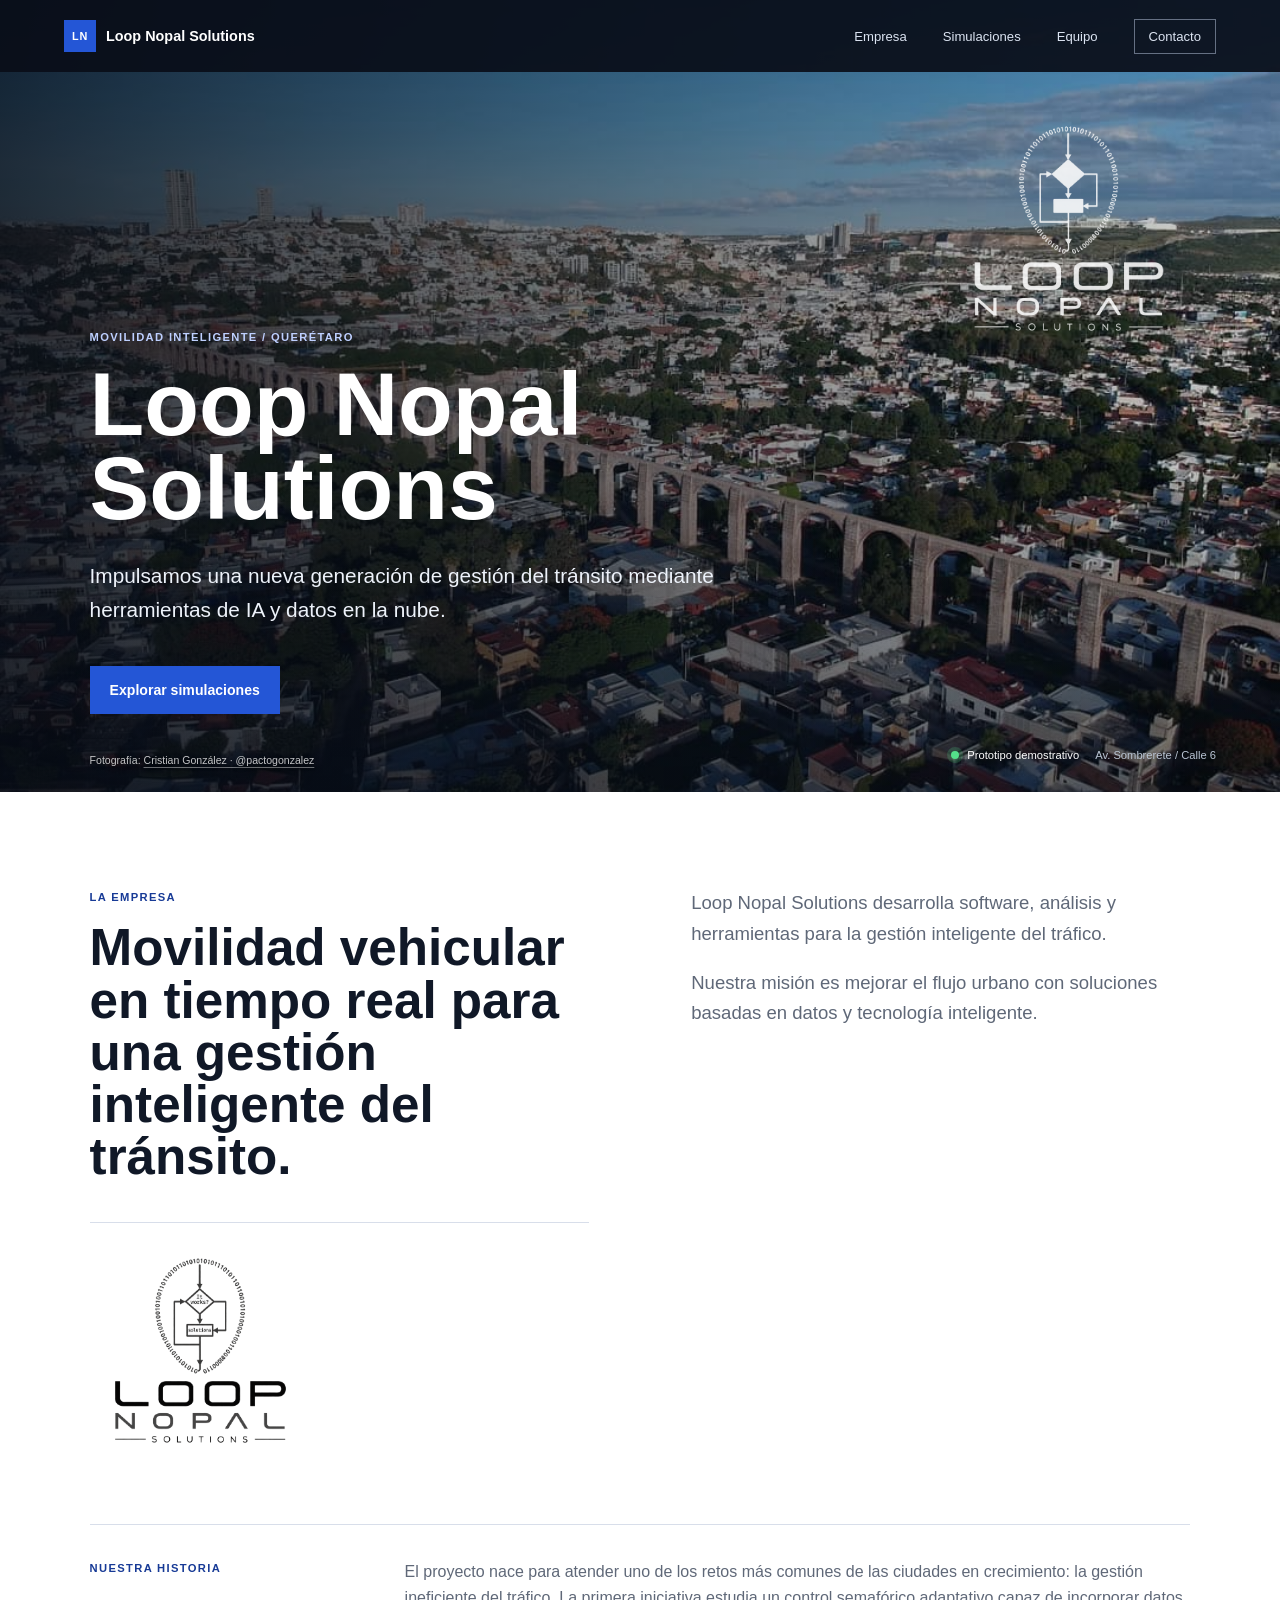
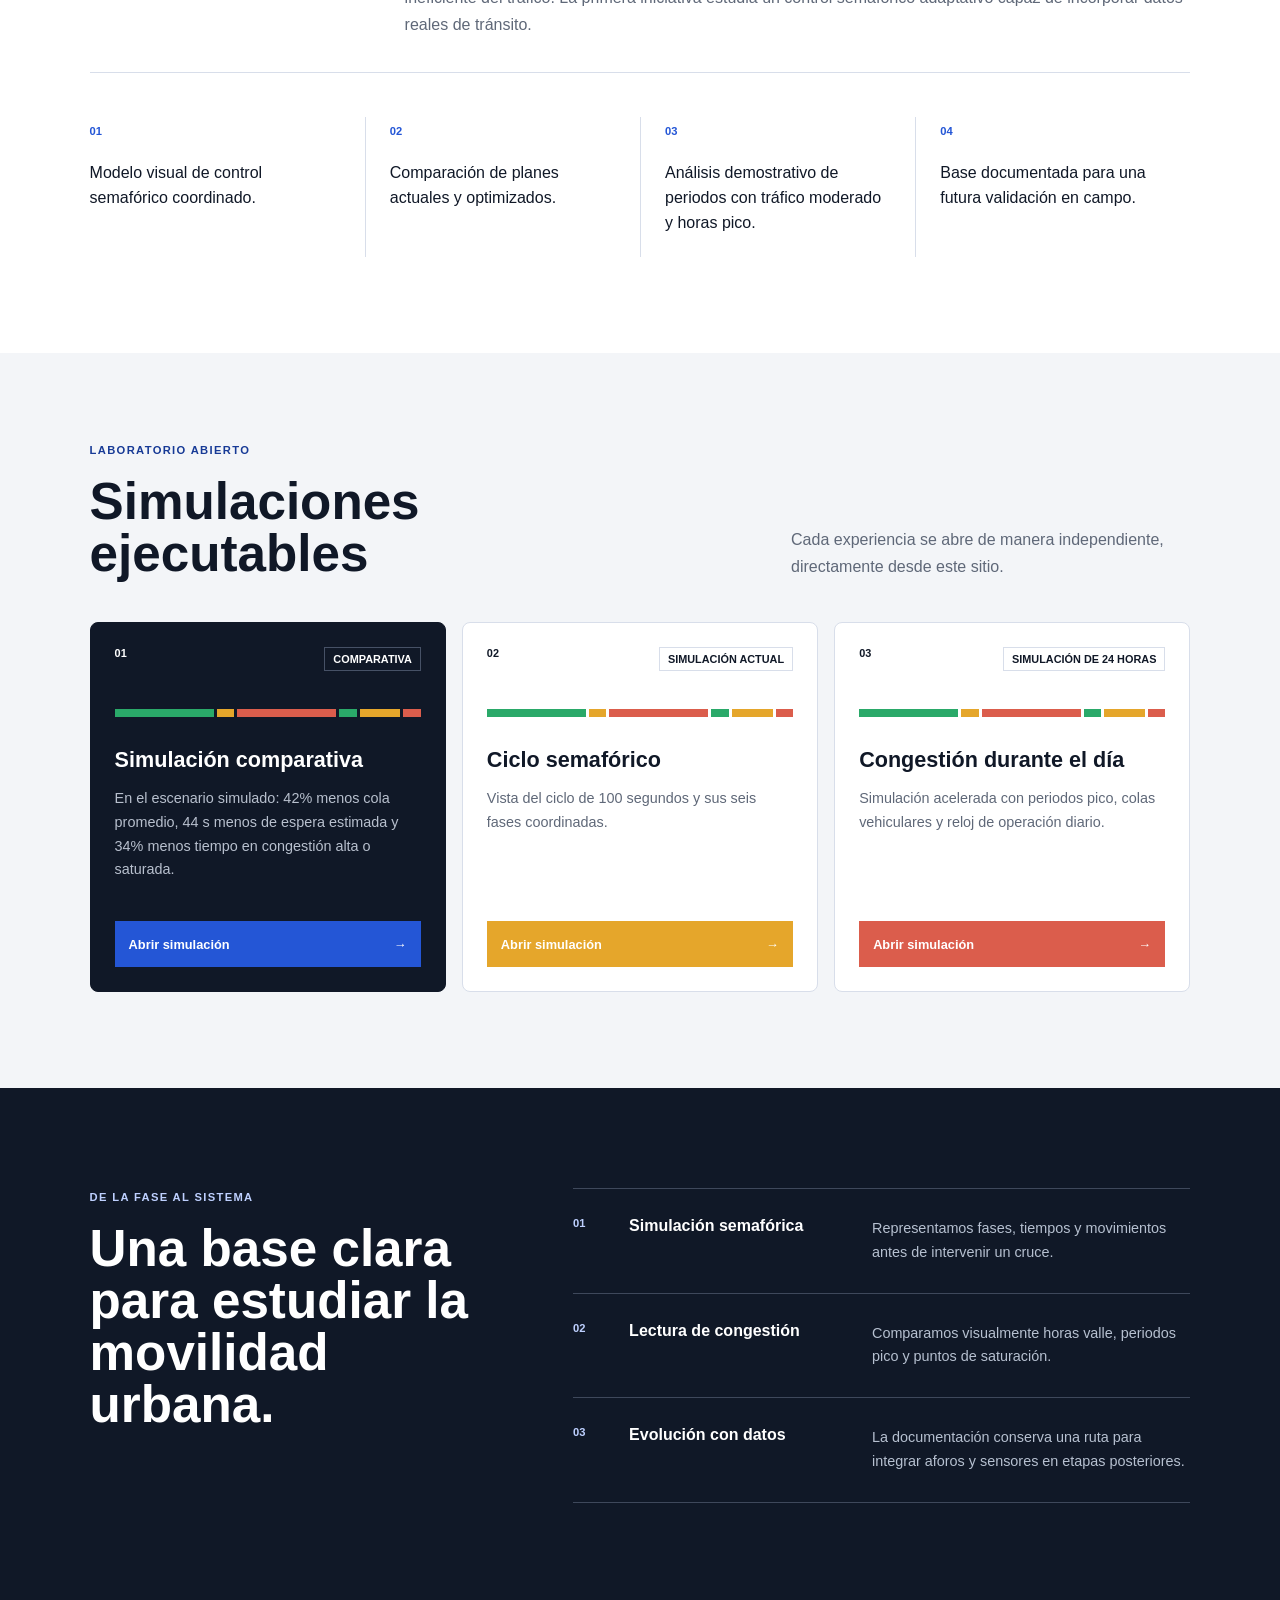
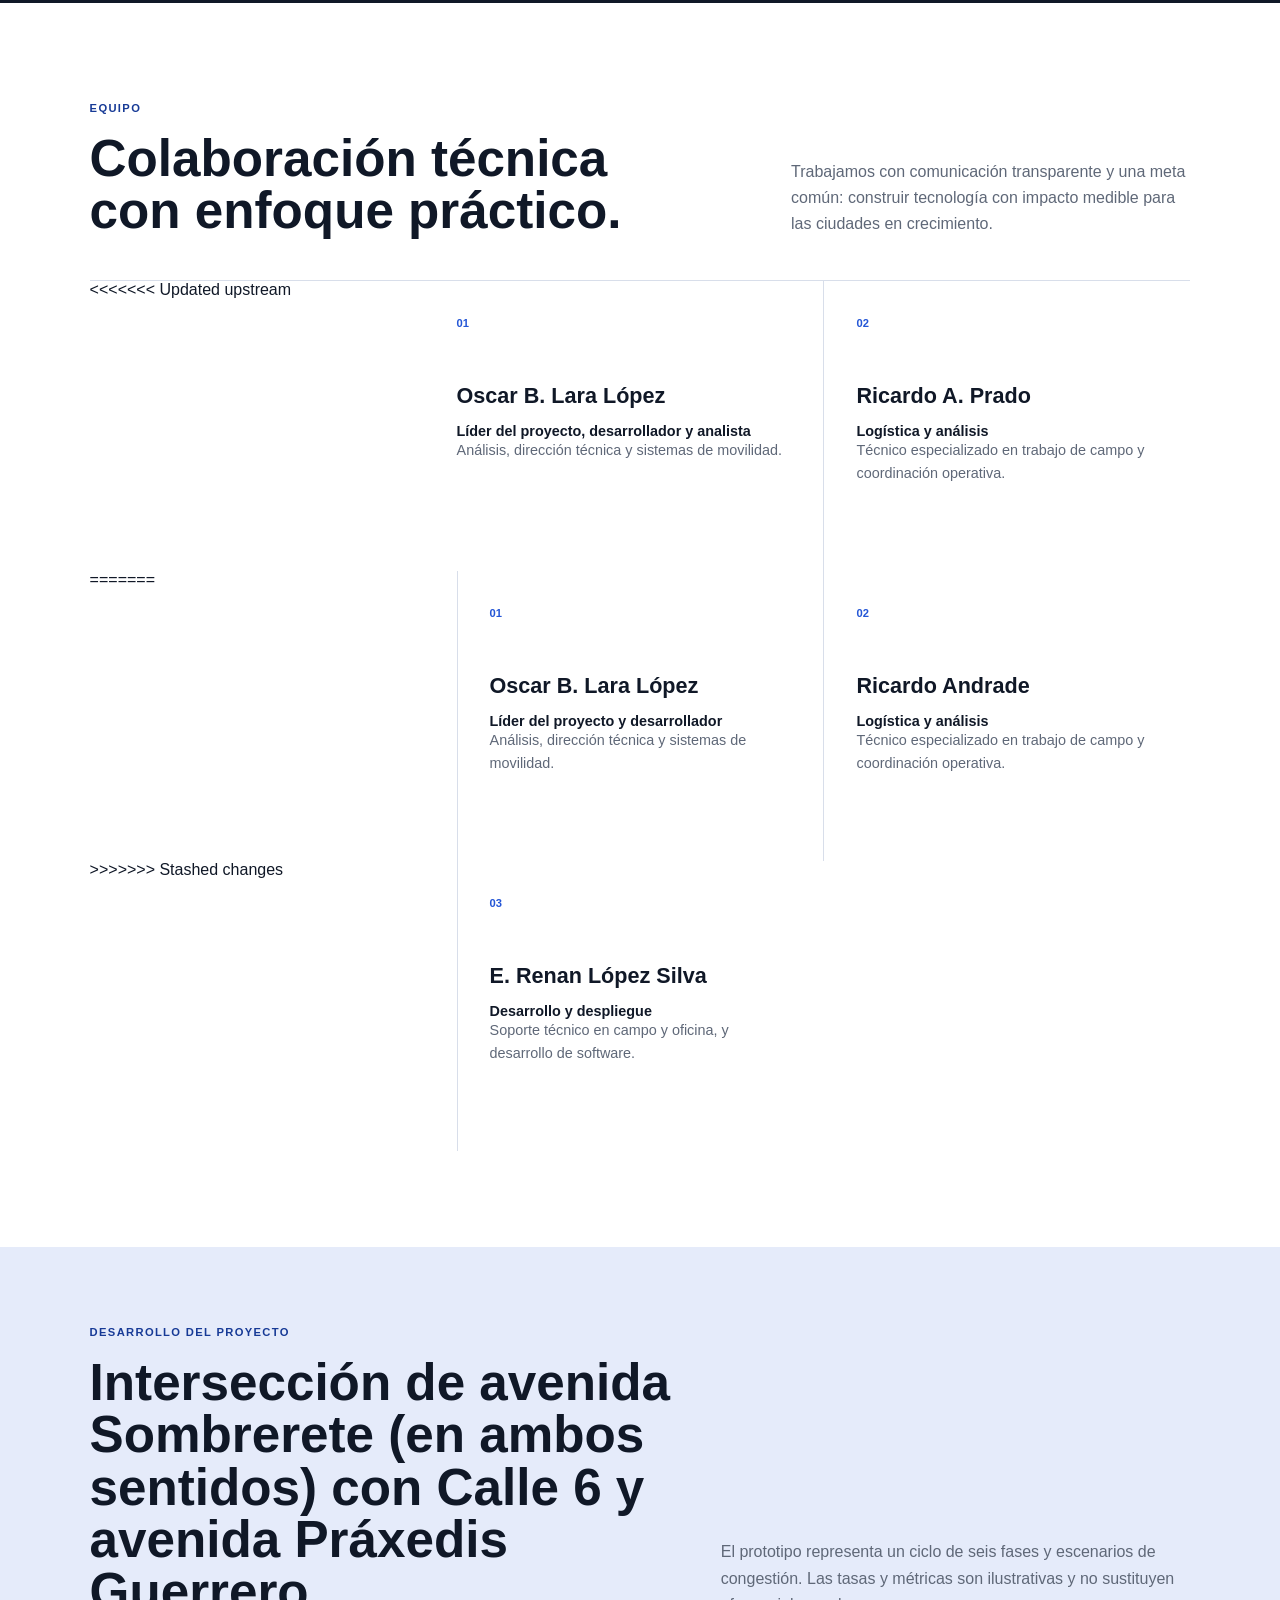
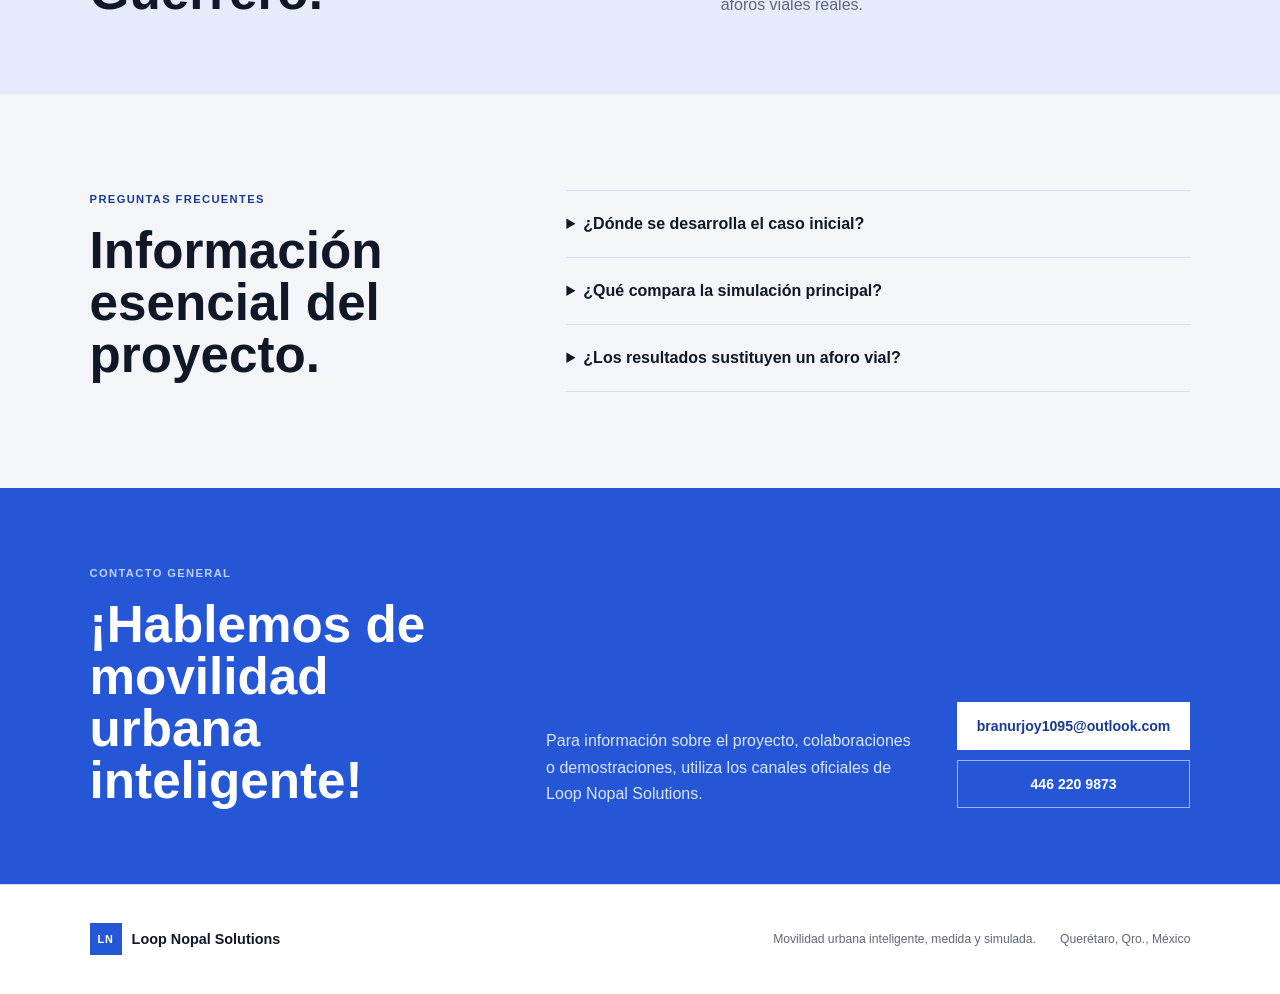
==== Website/Site/index.html @ 62bfd993 "Update index.html cd LoopNopalSolutions git am 0001-Agrega-simulacion-04-tiempo-real-y-renombra-.ope" ====
<!doctype html>
<html lang="es-MX">
<head>
  <meta charset="utf-8">
  <meta name="viewport" content="width=device-width, initial-scale=1">
  <meta name="description" content="Simulaciones semafóricas y prototipos de movilidad urbana para Querétaro.">
  <meta name="theme-color" content="#101827">
  <title>Loop Nopal Solutions | Movilidad urbana inteligente</title>
  <link rel="icon" type="image/png" href="public/loop-nopal-logo-transparent.png">
  <link rel="stylesheet" href="styles.css">
</head>
<body>
  <header class="site-header">
    <a class="brand" href="#inicio" aria-label="Loop Nopal Solutions, inicio">
      <span class="brand-mark" aria-hidden="true">LN</span>
      <span>Loop Nopal Solutions</span>
    </a>
    <nav aria-label="Navegación principal">
      <a href="#empresa">Empresa</a>
      <a href="#simulaciones">Simulaciones</a>
      <a href="#equipo">Equipo</a>
      <a class="nav-cta" href="#contacto">Contacto</a>
    </nav>
  </header>

  <main>
    <section class="hero" id="inicio" aria-labelledby="hero-title">
      <img class="hero-image" src="public/qro-aerea-cristian-gonzalez.jpg" alt="Vista aérea de la ciudad de Querétaro y su acueducto" fetchpriority="high">
      <div class="hero-shade" aria-hidden="true"></div>
      <img class="hero-logo" src="public/loop-nopal-logo-transparent.png" alt="Logotipo de Loop Nopal Solutions">
      <div class="hero-content">
        <p class="eyebrow">Movilidad inteligente / Querétaro</p>
        <h1 id="hero-title">Loop Nopal Solutions</h1>
        <p class="hero-copy">Impulsamos una nueva generación de gestión del tránsito mediante herramientas de IA y datos en la nube.</p>
        <a class="button button-primary" href="#simulaciones">Explorar simulaciones</a>
      </div>
      <p class="photo-credit">Fotografía: <a href="https://www.instagram.com/pactogonzalez/" target="_blank" rel="noopener noreferrer">Cristian González · @pactogonzalez</a></p>
      <p class="hero-status"><span aria-hidden="true"></span> Prototipo demostrativo <b>Av. Sombrerete / Calle 6</b></p>
    </section>

    <section class="company-section" id="empresa" aria-labelledby="company-title">
      <div class="two-column">
        <div>
          <p class="eyebrow dark">La empresa</p>
          <h2 id="company-title">Movilidad vehicular en tiempo real para una gestión inteligente del tránsito.</h2>
          <div class="company-logo-wrap">
            <img class="company-logo" src="public/loop-nopal-logo-transparent.png" alt="Logotipo de Loop Nopal Solutions" loading="lazy">
          </div>
        </div>
        <div class="body-copy">
          <p>Loop Nopal Solutions desarrolla software, análisis y herramientas para la gestión inteligente del tráfico.</p>
          <p>Nuestra misión es mejorar el flujo urbano con soluciones basadas en datos y tecnología inteligente.</p>
        </div>
      </div>

      <div class="history-band">
        <p class="eyebrow dark">Nuestra historia</p>
        <p>El proyecto nace para atender uno de los retos más comunes de las ciudades en crecimiento: la gestión ineficiente del tráfico. La primera iniciativa estudia un control semafórico adaptativo capaz de incorporar datos reales de tránsito.</p>
      </div>

      <div class="achievement-grid" aria-label="Avances del proyecto">
        <article><span>01</span><p>Modelo visual de control semafórico coordinado.</p></article>
        <article><span>02</span><p>Comparación de planes actuales y optimizados.</p></article>
        <article><span>03</span><p>Análisis demostrativo de periodos con tráfico moderado y horas pico.</p></article>
        <article><span>04</span><p>Base documentada para una futura validación en campo.</p></article>
      </div>
    </section>

    <section class="simulations-section" id="simulaciones" aria-labelledby="simulations-title">
      <div class="section-heading">
        <div>
          <p class="eyebrow dark">Laboratorio abierto</p>
          <h2 id="simulations-title">Simulaciones ejecutables</h2>
        </div>
        <p>Cada experiencia se abre de manera independiente, directamente desde este sitio.</p>
      </div>

      <div class="simulation-grid">
        <article class="simulation-card featured">
          <div class="card-topline"><span>01</span><span>Comparativa</span></div>
          <div class="phase-strip" aria-hidden="true"><i></i><i></i><i></i><i></i><i></i><i></i></div>
          <h3>Simulación comparativa</h3>
          <p>En el escenario simulado: 42% menos cola promedio, 44 s menos de espera estimada y 34% menos tiempo en congestión alta o saturada.</p>
          <a href="simulaciones/v4.html">Abrir simulación <span aria-hidden="true">→</span></a>
        </article>

        <article class="simulation-card amber">
          <div class="card-topline"><span>02</span><span>Simulación actual</span></div>
          <div class="phase-strip" aria-hidden="true"><i></i><i></i><i></i><i></i><i></i><i></i></div>
          <h3>Ciclo semafórico</h3>
          <p>Vista del ciclo de 100 segundos y sus seis fases coordinadas.</p>
          <a href="simulaciones/v1.html">Abrir simulación <span aria-hidden="true">→</span></a>
        </article>

        <article class="simulation-card red">
          <div class="card-topline"><span>03</span><span>Simulación de 24 horas</span></div>
          <div class="phase-strip" aria-hidden="true"><i></i><i></i><i></i><i></i><i></i><i></i></div>
          <h3>Congestión durante el día</h3>
          <p>Simulación acelerada con periodos pico, colas vehiculares y reloj de operación diario.</p>
          <a href="simulaciones/v2.html">Abrir simulación <span aria-hidden="true">→</span></a>
        </article>
      </div>
    </section>

    <section class="capabilities-section" id="soluciones" aria-labelledby="capabilities-title">
      <div>
        <p class="eyebrow">De la fase al sistema</p>
        <h2 id="capabilities-title">Una base clara para estudiar la movilidad urbana.</h2>
      </div>
      <div class="capabilities-list">
        <article><span>01</span><h3>Simulación semafórica</h3><p>Representamos fases, tiempos y movimientos antes de intervenir un cruce.</p></article>
        <article><span>02</span><h3>Lectura de congestión</h3><p>Comparamos visualmente horas valle, periodos pico y puntos de saturación.</p></article>
        <article><span>03</span><h3>Evolución con datos</h3><p>La documentación conserva una ruta para integrar aforos y sensores en etapas posteriores.</p></article>
      </div>
    </section>

    <section class="team-section" id="equipo" aria-labelledby="team-title">
      <div class="section-heading">
        <div><p class="eyebrow dark">Equipo</p><h2 id="team-title">Colaboración técnica con enfoque práctico.</h2></div>
        <p>Trabajamos con comunicación transparente y una meta común: construir tecnología con impacto medible para las ciudades en crecimiento.</p>
      </div>
      <div class="team-grid">
<<<<<<< Updated upstream
        <article><span>01</span><h3>Oscar B. Lara López</h3><strong>Líder del proyecto, desarrollador y analista</strong><p>Análisis, dirección técnica y sistemas de movilidad.</p></article>
        <article><span>02</span><h3>Ricardo A. Prado</h3><strong>Logística y análisis</strong><p>Técnico especializado en trabajo de campo y coordinación operativa.</p></article>
=======
        <article><span>01</span><h3>Oscar B. Lara López</h3><strong>Líder del proyecto y desarrollador</strong><p>Análisis, dirección técnica y sistemas de movilidad.</p></article>
        <article><span>02</span><h3>Ricardo Andrade</h3><strong>Logística y análisis</strong><p>Técnico especializado en trabajo de campo y coordinación operativa.</p></article>
>>>>>>> Stashed changes
        <article><span>03</span><h3>E. Renan López Silva</h3><strong>Desarrollo y despliegue</strong><p>Soporte técnico en campo y oficina, y desarrollo de software.</p></article>
      </div>
    </section>

    <section class="project-section" aria-labelledby="project-title">
      <div><p class="eyebrow dark">Desarrollo del proyecto</p><h2 id="project-title">Intersección de avenida Sombrerete (en ambos sentidos) con Calle 6 y avenida Práxedis Guerrero.</h2></div>
      <p>El prototipo representa un ciclo de seis fases y escenarios de congestión. Las tasas y métricas son ilustrativas y no sustituyen aforos viales reales.</p>
    </section>

    <section class="faq-section" aria-labelledby="faq-title">
      <div><p class="eyebrow dark">Preguntas frecuentes</p><h2 id="faq-title">Información esencial del proyecto.</h2></div>
      <div class="faq-list">
        <details><summary>¿Dónde se desarrolla el caso inicial?</summary><p>El caso de estudio se concentra en el cruce de avenida Sombrerete, Calle 6 y Práxedis Guerrero, en el municipio de Querétaro, estado de Querétaro.</p></details>
        <details><summary>¿Qué compara la simulación principal?</summary><p>Contrasta visualmente un plan semafórico actual con una propuesta optimizada bajo el mismo escenario de demanda.</p></details>
        <details><summary>¿Los resultados sustituyen un aforo vial?</summary><p>No. Son valores demostrativos. Una implementación completa requiere aforos, validación técnica y coordinación con las autoridades.</p></details>
      </div>
    </section>

    <section class="contact-section" id="contacto" aria-labelledby="contact-title">
      <div><p class="eyebrow">Contacto general</p><h2 id="contact-title">¡Hablemos de movilidad urbana inteligente!</h2></div>
      <p>Para información sobre el proyecto, colaboraciones o demostraciones, utiliza los canales oficiales de Loop Nopal Solutions.</p>
      <div class="contact-actions">
        <a class="button light" href="mailto:branurjoy1095@outlook.com">branurjoy1095@outlook.com</a>
        <a class="button outline" href="tel:+524462209873">446 220 9873</a>
      </div>
    </section>
  </main>

  <footer>
    <a class="brand" href="#inicio"><span class="brand-mark" aria-hidden="true">LN</span><span>Loop Nopal Solutions</span></a>
    <p>Movilidad urbana inteligente, medida y simulada.</p>
    <p>Querétaro, Qro., México</p>
  </footer>
</body>
</html>
---- Website/Site/styles.css ----
:root {
  --ink: #101827;
  --paper: #f3f5f8;
  --white: #fff;
  --muted: #5f6878;
  --line: #d8deea;
  --blue: #2456d6;
  --blue-dark: #173a96;
  --blue-soft: #bed0ff;
  --amber: #e5a62b;
  --red: #db5d4c;
  --green: #2aa969;
}

* { box-sizing: border-box; }
html { scroll-behavior: smooth; }
body { margin: 0; background: var(--paper); color: var(--ink); font-family: Arial, Helvetica, sans-serif; }
a { color: inherit; text-decoration: none; }
p { line-height: 1.65; }
h1, h2, h3, p { margin-top: 0; }

.site-header {
  align-items: center;
  background: rgb(9 14 24 / 92%);
  color: var(--white);
  display: flex;
  height: 72px;
  justify-content: space-between;
  left: 0;
  padding: 0 clamp(20px, 5vw, 76px);
  position: absolute;
  right: 0;
  top: 0;
  z-index: 2;
}

.brand { align-items: center; display: inline-flex; font-size: .9rem; font-weight: 800; gap: 10px; white-space: nowrap; }
.brand-mark { align-items: center; background: var(--blue); color: var(--white); display: inline-flex; font-size: .68rem; height: 32px; justify-content: center; letter-spacing: .08em; width: 32px; }
nav { align-items: center; display: flex; font-size: .82rem; gap: clamp(16px, 3vw, 36px); }
nav a { color: #dce4f2; }
nav a:hover, nav a:focus-visible { color: #fff; text-decoration: underline; text-underline-offset: 5px; }
.nav-cta { border: 1px solid #657083; padding: 9px 14px; }

.hero { align-items: flex-end; color: var(--white); display: flex; min-height: min(820px, 88svh); overflow: hidden; padding: 132px clamp(20px, 7vw, 104px) 78px; position: relative; }
.hero-image, .hero-shade { height: 100%; inset: 0; object-fit: cover; position: absolute; width: 100%; }
.hero-image { object-position: center 52%; }
.hero-shade { background: linear-gradient(0deg, rgb(6 11 21 / 48%), transparent 42%), linear-gradient(90deg, rgb(6 11 21 / 84%), rgb(8 14 24 / 50%) 52%, rgb(8 14 24 / 16%)); }
.hero-logo { filter: grayscale(1) brightness(0) invert(1); height: auto; opacity: .88; position: absolute; right: clamp(24px, 7vw, 104px); top: 118px; width: clamp(150px, 19vw, 260px); z-index: 1; }
.hero-content { max-width: 760px; position: relative; z-index: 1; }
.eyebrow { color: var(--blue-soft); font-size: .7rem; font-weight: 800; letter-spacing: .12em; margin-bottom: 16px; text-transform: uppercase; }
.eyebrow.dark { color: var(--blue-dark); }
h1 { font-size: clamp(3rem, 7vw, 6.5rem); line-height: .94; margin-bottom: 28px; }
.hero-copy { color: #edf2fa; font-size: clamp(1.05rem, 2vw, 1.3rem); max-width: 650px; }
.button { align-items: center; display: inline-flex; font-size: .88rem; font-weight: 800; justify-content: center; min-height: 48px; padding: 0 20px; }
.button-primary { background: var(--blue); color: #fff; margin-top: 18px; }
.button:hover, .button:focus-visible, .simulation-card > a:hover, .simulation-card > a:focus-visible { filter: brightness(1.08); text-decoration: underline; text-underline-offset: 4px; }
.photo-credit { bottom: 25px; color: rgb(255 255 255 / 76%); font-size: .66rem; line-height: 1.35; margin: 0; position: absolute; text-shadow: 0 1px 5px rgb(0 0 0 / 78%); z-index: 1; }
.photo-credit a { text-decoration: underline; text-decoration-color: rgb(255 255 255 / 42%); text-underline-offset: 3px; }
.photo-credit a:hover, .photo-credit a:focus-visible { color: #fff; text-decoration-color: #fff; }
.hero-status { align-items: center; bottom: 28px; display: flex; font-size: .7rem; gap: 8px; margin: 0; position: absolute; right: clamp(20px, 5vw, 76px); z-index: 1; }
.hero-status > span { background: #54e18a; border-radius: 50%; box-shadow: 0 0 0 4px rgb(84 225 138 / 20%); height: 8px; width: 8px; }
.hero-status b { color: #b9c4d3; font-weight: 400; margin-left: 8px; }

.company-section, .simulations-section, .capabilities-section, .team-section, .project-section, .faq-section, .contact-section, footer { padding-left: clamp(20px, 7vw, 104px); padding-right: clamp(20px, 7vw, 104px); }
.company-section, .team-section { background: #fff; padding-bottom: 96px; padding-top: 96px; }
.two-column, .section-heading { display: grid; gap: clamp(40px, 8vw, 120px); grid-template-columns: 1fr 1fr; }
h2 { font-size: clamp(2rem, 4vw, 4rem); line-height: 1.02; margin-bottom: 0; }
.body-copy, .section-heading > p, .project-section > p { color: var(--muted); }
.body-copy p { font-size: clamp(1rem, 1.5vw, 1.16rem); }
.company-logo-wrap { border-top: 1px solid var(--line); margin-top: 38px; padding-top: 28px; }
.company-logo { display: block; height: auto; max-width: 220px; width: 46%; }
.history-band { border-bottom: 1px solid var(--line); border-top: 1px solid var(--line); display: grid; gap: 40px; grid-template-columns: .35fr 1fr; margin-top: 72px; padding: 34px 0; }
.history-band p { color: var(--muted); margin-bottom: 0; }
.achievement-grid { display: grid; grid-template-columns: repeat(4, 1fr); margin-top: 44px; }
.achievement-grid article { border-left: 1px solid var(--line); min-height: 140px; padding: 4px 24px 0; }
.achievement-grid article:first-child { border-left: 0; padding-left: 0; }
.achievement-grid span, .team-grid span, .capabilities-list span { color: var(--blue); font-size: .7rem; font-weight: 800; }
.achievement-grid p { line-height: 1.55; margin: 22px 0 0; }

.simulations-section { padding-bottom: 96px; padding-top: 88px; }
.section-heading { align-items: end; grid-template-columns: 1.2fr .8fr; margin-bottom: 42px; }
.section-heading > p { margin-bottom: 0; max-width: 560px; }
.simulation-grid { display: grid; gap: 16px; grid-template-columns: repeat(3, 1fr); }
.simulation-card { background: #fff; border: 1px solid var(--line); border-radius: 8px; display: flex; flex-direction: column; min-height: 370px; padding: 24px; }
.simulation-card.featured { background: var(--ink); border-color: var(--ink); color: #fff; }
.card-topline { display: flex; font-size: .68rem; font-weight: 800; justify-content: space-between; text-transform: uppercase; }
.card-topline span:last-child { border: 1px solid var(--line); padding: 5px 8px; }
.featured .card-topline span:last-child { border-color: #465166; }
.phase-strip { display: grid; gap: 3px; grid-template-columns: 17fr 3fr 17fr 3fr 7fr 3fr; height: 8px; margin: 38px 0 30px; }
.phase-strip i:nth-child(1), .phase-strip i:nth-child(4) { background: var(--green); }
.phase-strip i:nth-child(2), .phase-strip i:nth-child(5) { background: var(--amber); }
.phase-strip i:nth-child(3), .phase-strip i:nth-child(6) { background: var(--red); }
.simulation-card.full { grid-column: 1 / -1; padding: 32px; }
.simulation-card.full .card-topline span:last-child { align-items: center; border-color: var(--green); color: var(--green); display: inline-flex; gap: 7px; }
.simulation-card.full .card-topline span:last-child::before { background: var(--green); border-radius: 50%; box-shadow: 0 0 0 4px rgb(42 169 105 / 20%); content: ""; height: 7px; width: 7px; }
.card-full-grid { display: grid; gap: 40px; grid-template-columns: 1.3fr 1fr; margin: 30px 0 26px; }
.card-full-grid h3 { margin-bottom: 12px; }
.card-highlights { display: grid; gap: 12px; list-style: none; margin: 0; padding: 0; }
.card-highlights li { border-left: 2px solid var(--green); color: var(--muted); font-size: .85rem; line-height: 1.5; padding-left: 14px; }
.simulation-card h3 { font-size: 1.35rem; line-height: 1.2; margin-bottom: 14px; }
.simulation-card p { color: var(--muted); font-size: .9rem; }
.featured p { color: #b8c0ce; }
.simulation-card > a { align-items: center; background: var(--blue); color: #fff; display: flex; font-size: .8rem; font-weight: 800; justify-content: space-between; margin-top: auto; min-height: 46px; padding: 0 14px; }
.amber > a { background: var(--amber); }
.red > a { background: var(--red); }
.live > a { background: var(--green); }

.capabilities-section { background: var(--ink); color: #fff; display: grid; gap: 72px; grid-template-columns: .8fr 1.2fr; padding-bottom: 100px; padding-top: 100px; }
.capabilities-list { border-top: 1px solid #3e485b; }
.capabilities-list article { align-items: start; border-bottom: 1px solid #3e485b; display: grid; gap: 20px; grid-template-columns: 36px .7fr 1fr; padding: 28px 0; }
.capabilities-list span { color: var(--blue-soft); }
.capabilities-list h3 { font-size: 1rem; margin-bottom: 0; }
.capabilities-list p { color: #b6c0d0; font-size: .9rem; margin-bottom: 0; }
.team-grid { border-top: 1px solid var(--line); display: grid; grid-template-columns: repeat(3, 1fr); }
.team-grid article { border-left: 1px solid var(--line); min-height: 290px; padding: 32px; }
.team-grid article:first-child { border-left: 0; padding-left: 0; }
.team-grid h3 { font-size: 1.35rem; margin: 52px 0 14px; }
.team-grid strong { display: block; font-size: .9rem; }
.team-grid p { color: var(--muted); font-size: .9rem; }

.project-section { align-items: end; background: #e5ebfa; display: grid; gap: 44px; grid-template-columns: 1fr .8fr; padding-bottom: 76px; padding-top: 76px; }
.project-section > p { margin-bottom: 0; }
.faq-section { display: grid; gap: clamp(48px, 8vw, 120px); grid-template-columns: .75fr 1.25fr; padding-bottom: 96px; padding-top: 96px; }
.faq-list { border-top: 1px solid var(--line); }
.faq-list details { border-bottom: 1px solid var(--line); padding: 24px 0; }
.faq-list summary { cursor: pointer; font-weight: 800; padding-right: 24px; }
.faq-list p { color: var(--muted); margin: 18px 0 0; }
.contact-section { align-items: end; background: var(--blue); color: #fff; display: grid; gap: 44px; grid-template-columns: .9fr .8fr auto; padding-bottom: 76px; padding-top: 76px; }
.contact-section > p { color: #dbe5ff; margin-bottom: 0; }
.contact-actions { display: grid; gap: 10px; }
.button.light { background: #fff; color: var(--blue-dark); }
.button.outline { border: 1px solid #9db5f0; }
footer { align-items: center; background: #fff; border-top: 1px solid var(--line); display: grid; font-size: .76rem; gap: 24px; grid-template-columns: 1fr auto auto; min-height: 110px; }
footer p { color: var(--muted); margin: 0; }

@media (max-width: 980px) {
  .achievement-grid { grid-template-columns: repeat(2, 1fr); row-gap: 30px; }
  .achievement-grid article:nth-child(3) { border-left: 0; padding-left: 0; }
  .simulation-grid { grid-template-columns: 1fr 1fr; }
  .contact-section { grid-template-columns: 1fr 1fr; }
  .contact-actions { grid-column: 1 / -1; grid-template-columns: repeat(2, max-content); }
}

@media (max-width: 720px) {
  .site-header { height: 64px; }
  nav a:not(.nav-cta) { display: none; }
  .brand > span:last-child { font-size: .78rem; }
  .hero { min-height: 84svh; padding-bottom: 116px; }
  .hero-logo { opacity: .82; right: 18px; top: 86px; width: 124px; }
  .photo-credit { bottom: 20px; left: 20px; max-width: calc(100% - 40px); }
  .hero-status { bottom: 52px; left: 20px; right: auto; }
  .hero-status b { display: none; }
  .company-logo { max-width: 190px; width: 56%; }
  .two-column, .section-heading, .history-band, .capabilities-section, .project-section, .faq-section, .contact-section { grid-template-columns: 1fr; }
  .achievement-grid, .simulation-grid, .team-grid { grid-template-columns: 1fr; }
  .simulation-card.full { padding: 24px; }
  .card-full-grid { gap: 24px; grid-template-columns: 1fr; }
  .achievement-grid article, .achievement-grid article:nth-child(3), .team-grid article, .team-grid article:first-child { border-left: 0; border-top: 1px solid var(--line); min-height: auto; padding: 28px 0; }
  .achievement-grid article:first-child, .team-grid article:first-child { border-top: 0; }
  .capabilities-list article { grid-template-columns: 32px 1fr; }
  .capabilities-list p { grid-column: 2; }
  .contact-actions { grid-column: auto; grid-template-columns: 1fr; }
  footer { align-items: start; grid-template-columns: 1fr; padding-bottom: 34px; padding-top: 34px; }
}

@media (prefers-reduced-motion: reduce) { html { scroll-behavior: auto; } }
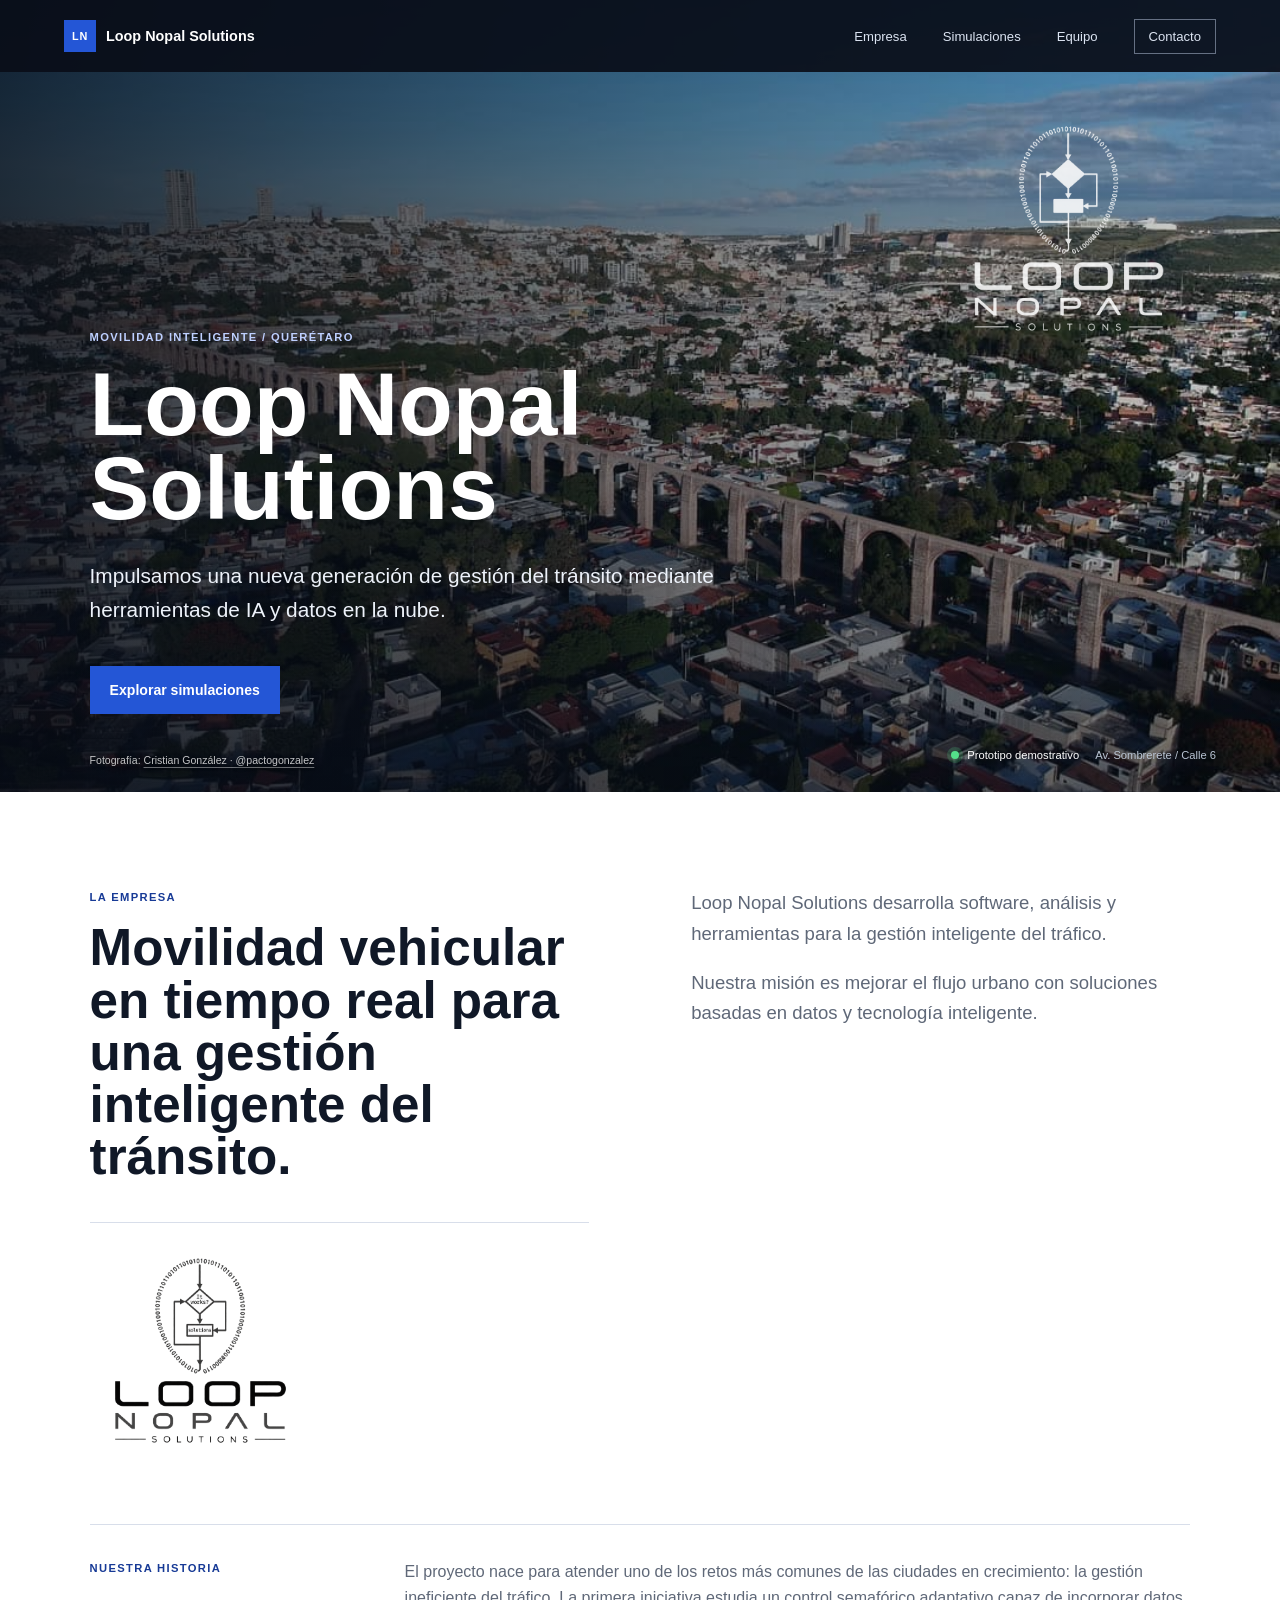
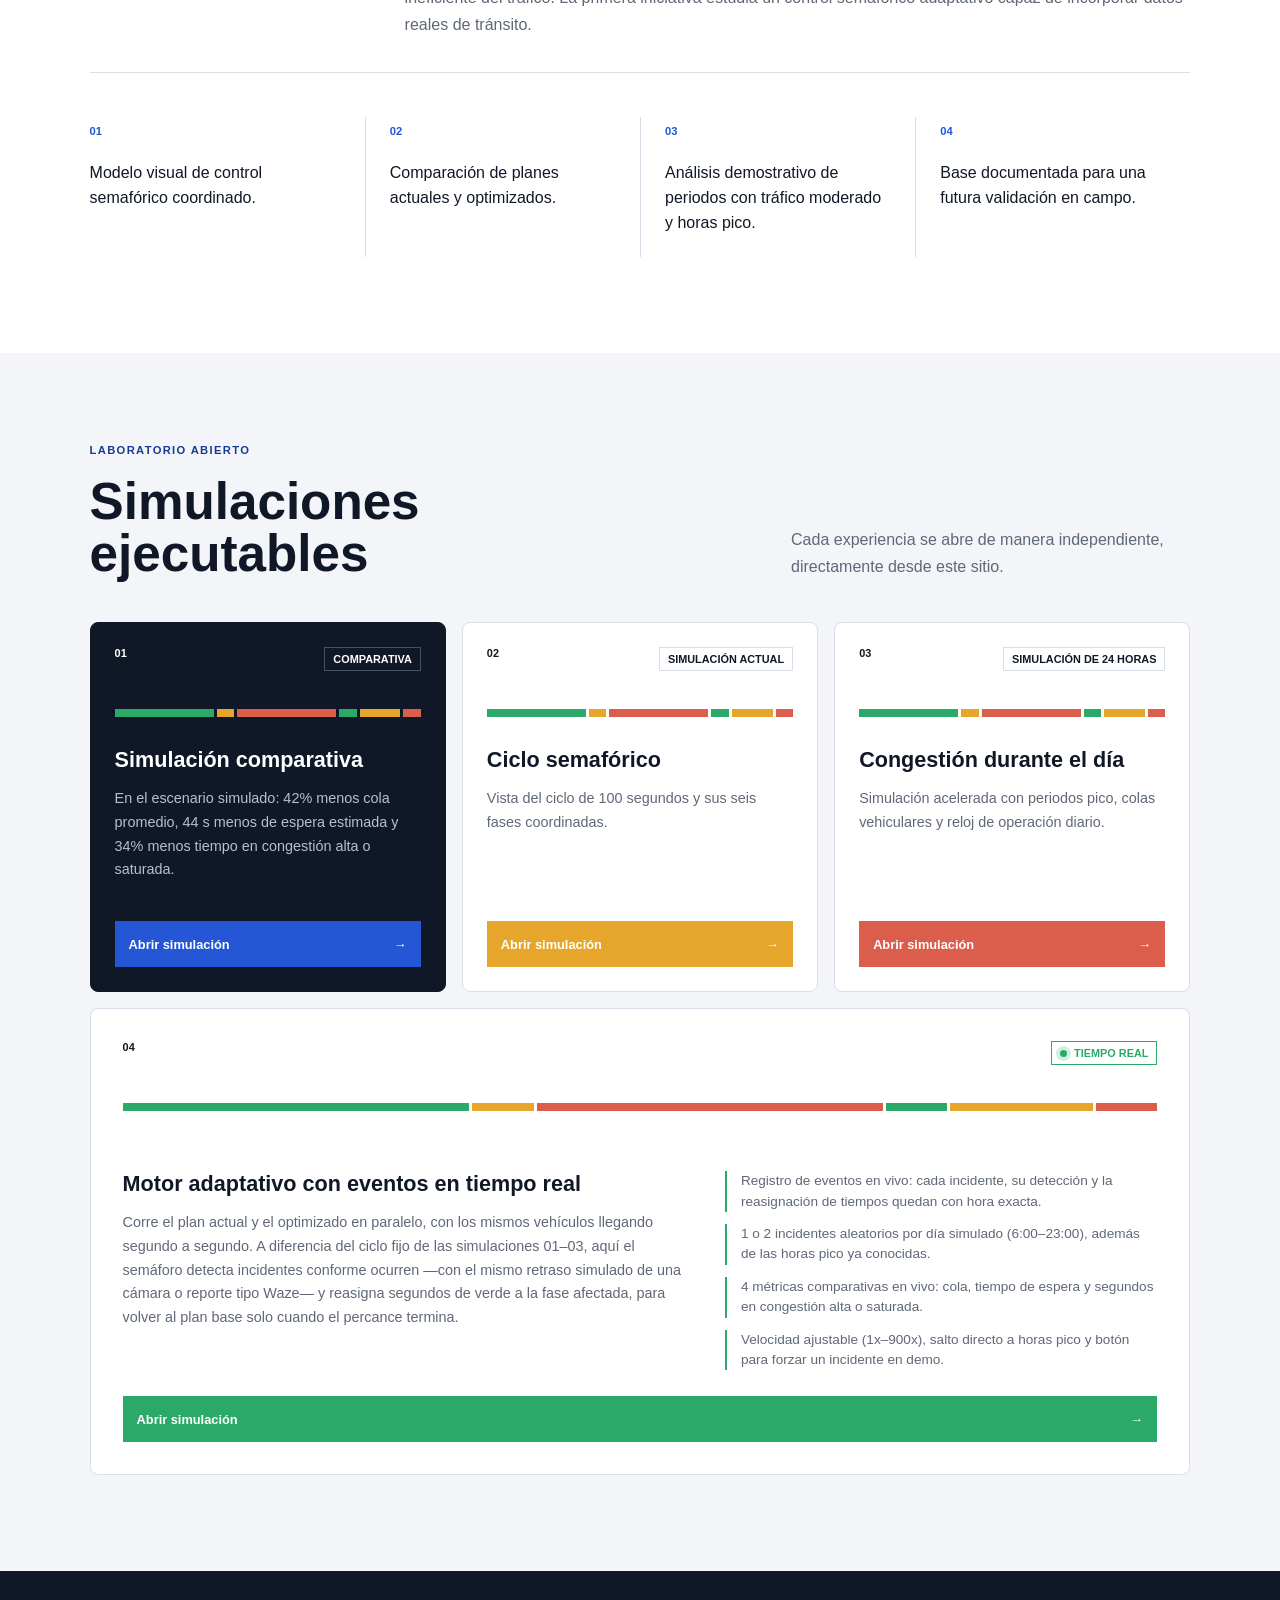
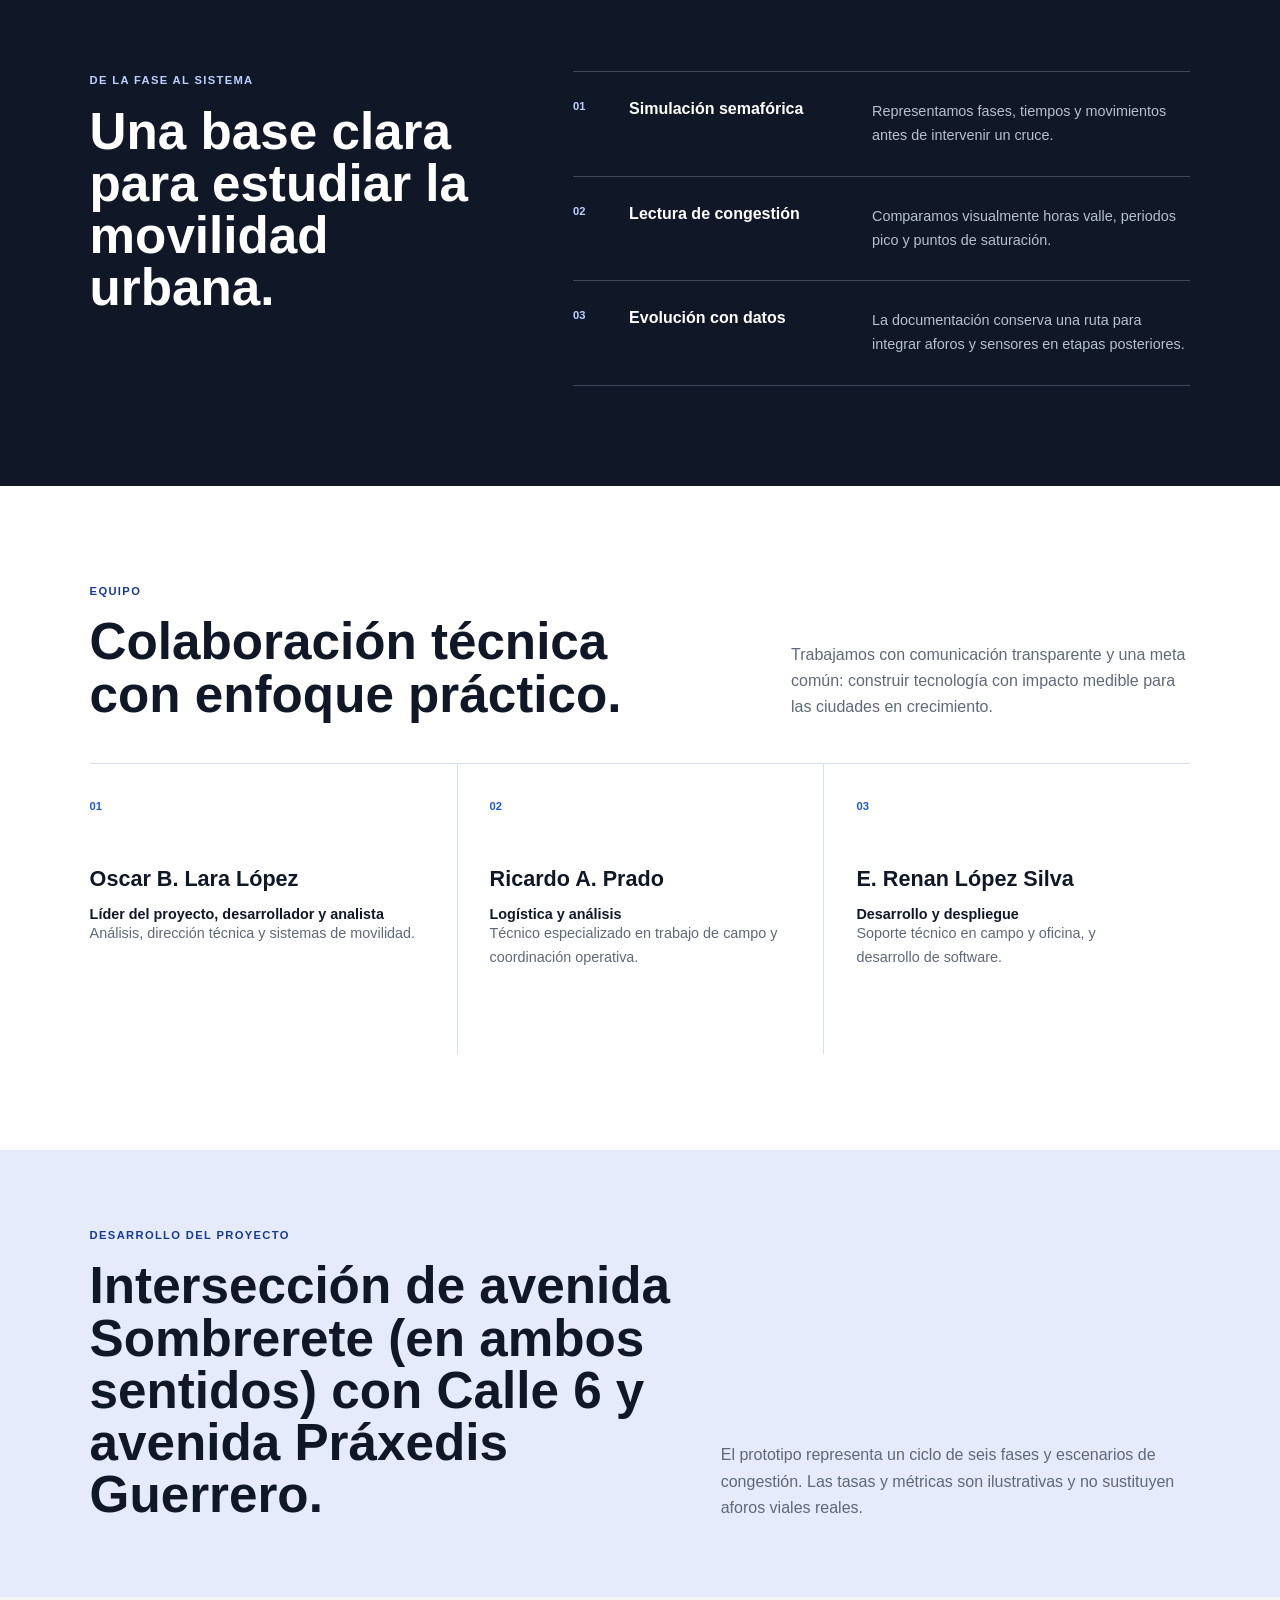
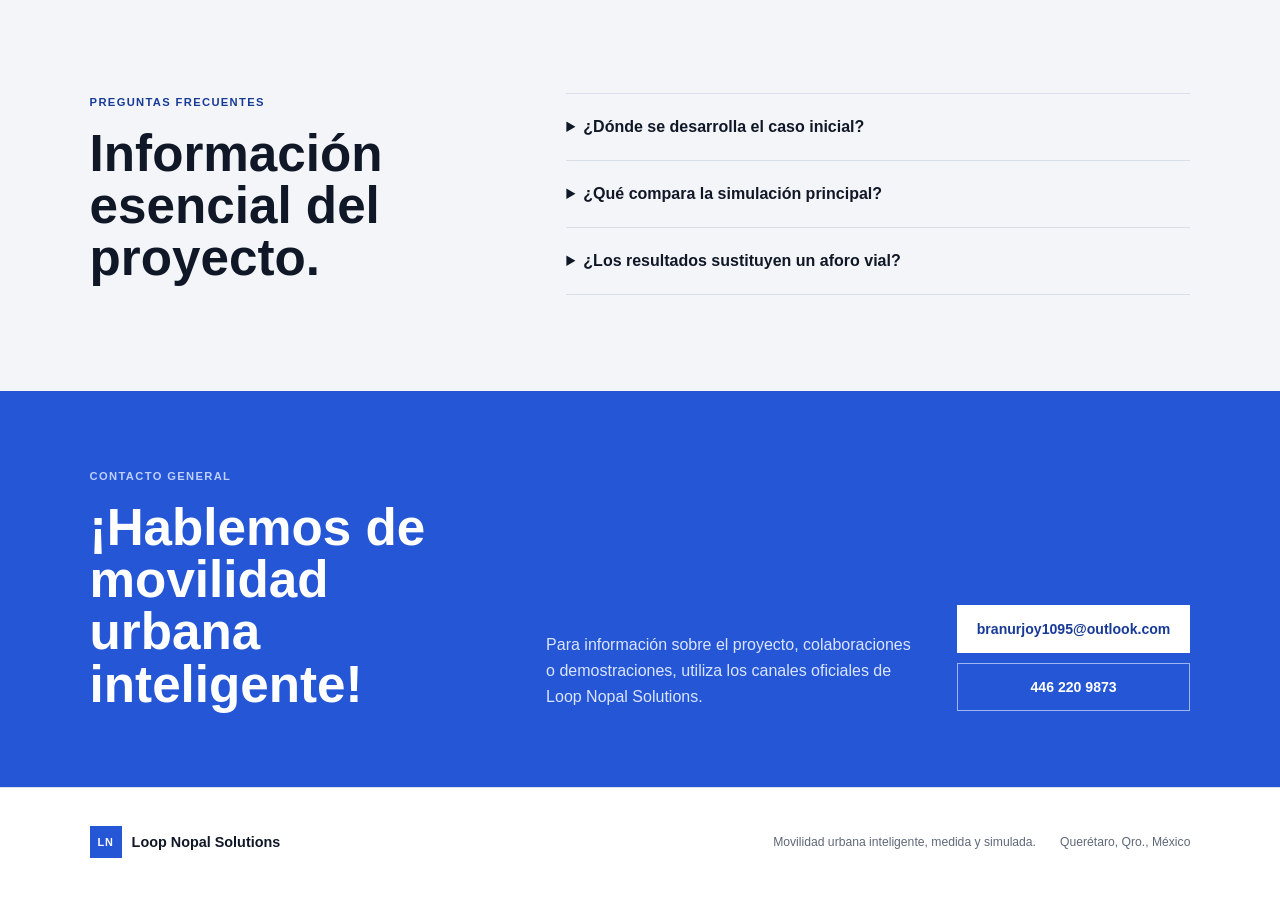
==== commit 8f015152: "Resolve team section merge markers" ====
--- a/Website/Site/index.html
+++ b/Website/Site/index.html
@@ -99,6 +99,24 @@
           <p>Simulación acelerada con periodos pico, colas vehiculares y reloj de operación diario.</p>
           <a href="simulaciones/v2.html">Abrir simulación <span aria-hidden="true">→</span></a>
         </article>
+
+        <article class="simulation-card full live">
+          <div class="card-topline"><span>04</span><span>Tiempo real</span></div>
+          <div class="phase-strip" aria-hidden="true"><i></i><i></i><i></i><i></i><i></i><i></i></div>
+          <div class="card-full-grid">
+            <div>
+              <h3>Motor adaptativo con eventos en tiempo real</h3>
+              <p>Corre el plan actual y el optimizado en paralelo, con los mismos vehículos llegando segundo a segundo. A diferencia del ciclo fijo de las simulaciones 01–03, aquí el semáforo detecta incidentes conforme ocurren —con el mismo retraso simulado de una cámara o reporte tipo Waze— y reasigna segundos de verde a la fase afectada, para volver al plan base solo cuando el percance termina.</p>
+            </div>
+            <ul class="card-highlights">
+              <li>Registro de eventos en vivo: cada incidente, su detección y la reasignación de tiempos quedan con hora exacta.</li>
+              <li>1 o 2 incidentes aleatorios por día simulado (6:00–23:00), además de las horas pico ya conocidas.</li>
+              <li>4 métricas comparativas en vivo: cola, tiempo de espera y segundos en congestión alta o saturada.</li>
+              <li>Velocidad ajustable (1x–900x), salto directo a horas pico y botón para forzar un incidente en demo.</li>
+            </ul>
+          </div>
+          <a href="simulaciones/Simulacion_visual_v5_event_log.html">Abrir simulación <span aria-hidden="true">→</span></a>
+        </article>
       </div>
     </section>
 
@@ -120,13 +138,8 @@
         <p>Trabajamos con comunicación transparente y una meta común: construir tecnología con impacto medible para las ciudades en crecimiento.</p>
       </div>
       <div class="team-grid">
-<<<<<<< Updated upstream
         <article><span>01</span><h3>Oscar B. Lara López</h3><strong>Líder del proyecto, desarrollador y analista</strong><p>Análisis, dirección técnica y sistemas de movilidad.</p></article>
         <article><span>02</span><h3>Ricardo A. Prado</h3><strong>Logística y análisis</strong><p>Técnico especializado en trabajo de campo y coordinación operativa.</p></article>
-=======
-        <article><span>01</span><h3>Oscar B. Lara López</h3><strong>Líder del proyecto y desarrollador</strong><p>Análisis, dirección técnica y sistemas de movilidad.</p></article>
-        <article><span>02</span><h3>Ricardo Andrade</h3><strong>Logística y análisis</strong><p>Técnico especializado en trabajo de campo y coordinación operativa.</p></article>
->>>>>>> Stashed changes
         <article><span>03</span><h3>E. Renan López Silva</h3><strong>Desarrollo y despliegue</strong><p>Soporte técnico en campo y oficina, y desarrollo de software.</p></article>
       </div>
     </section>
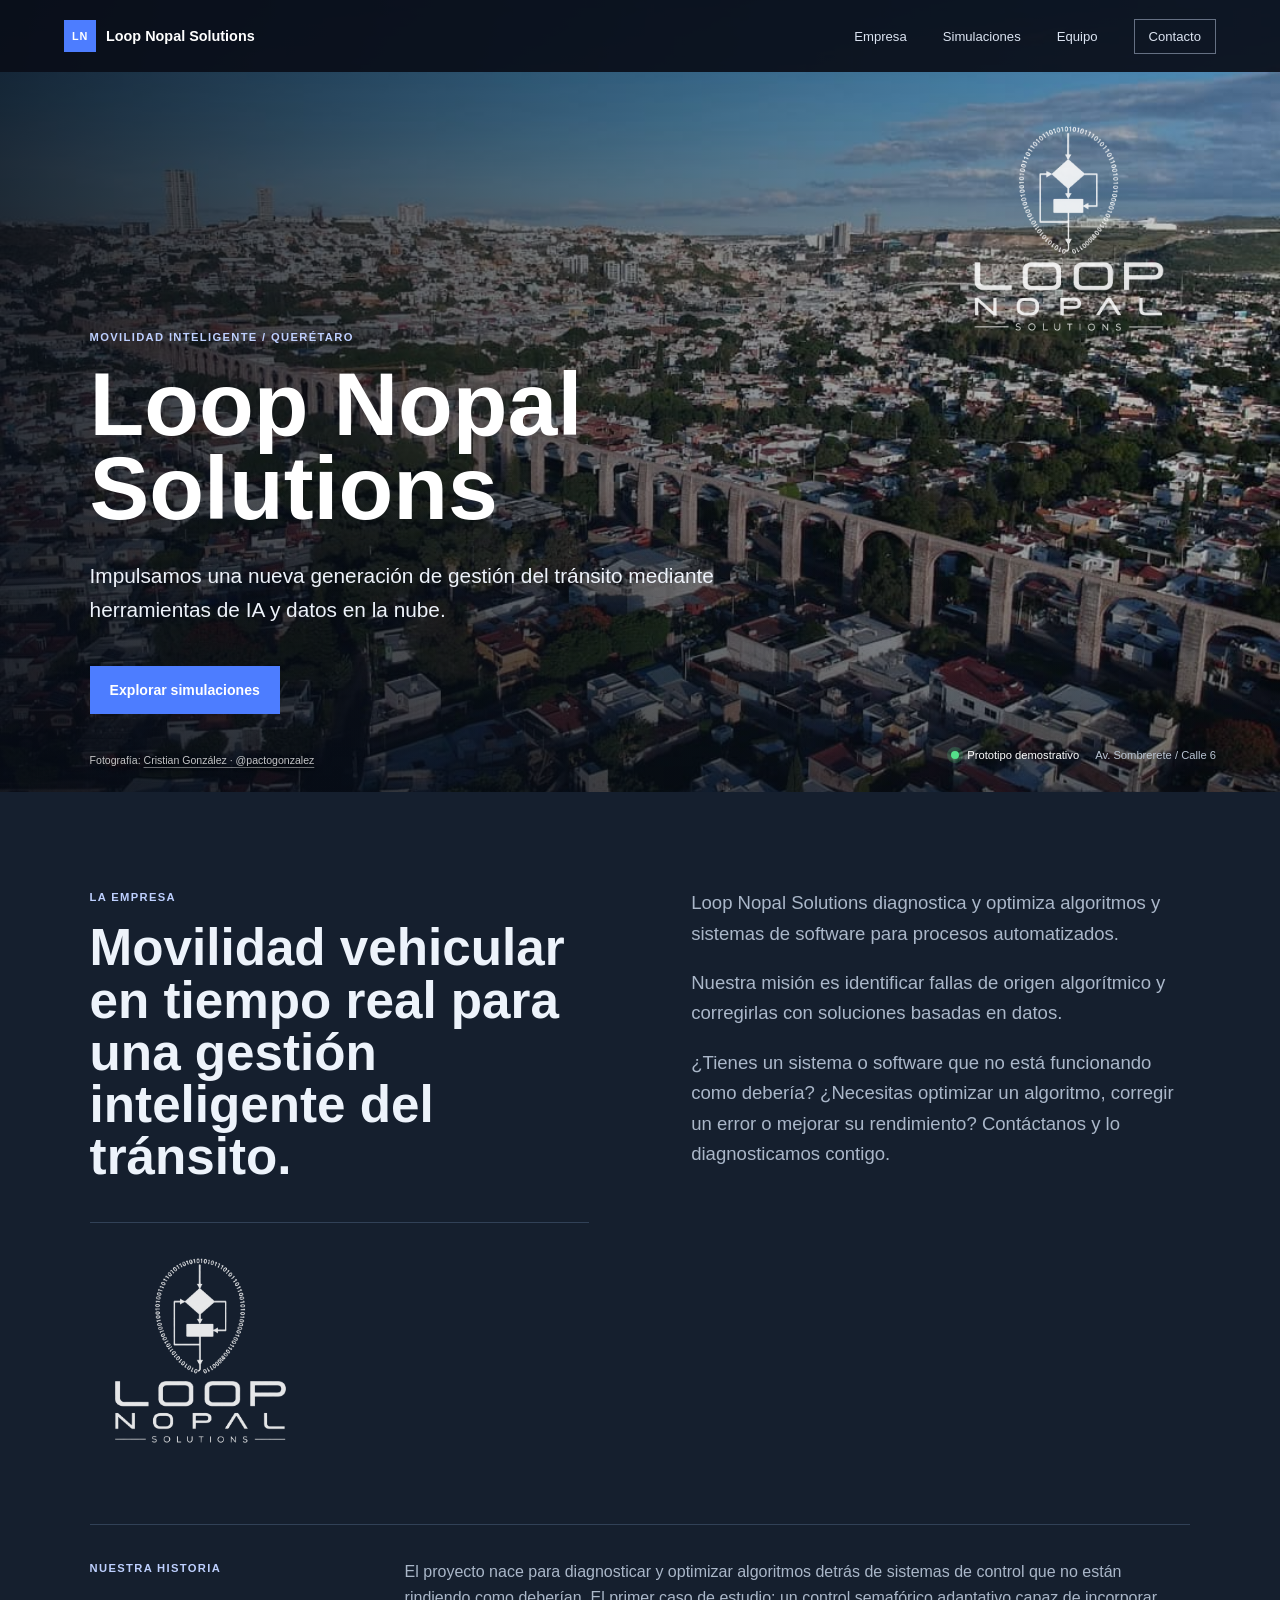
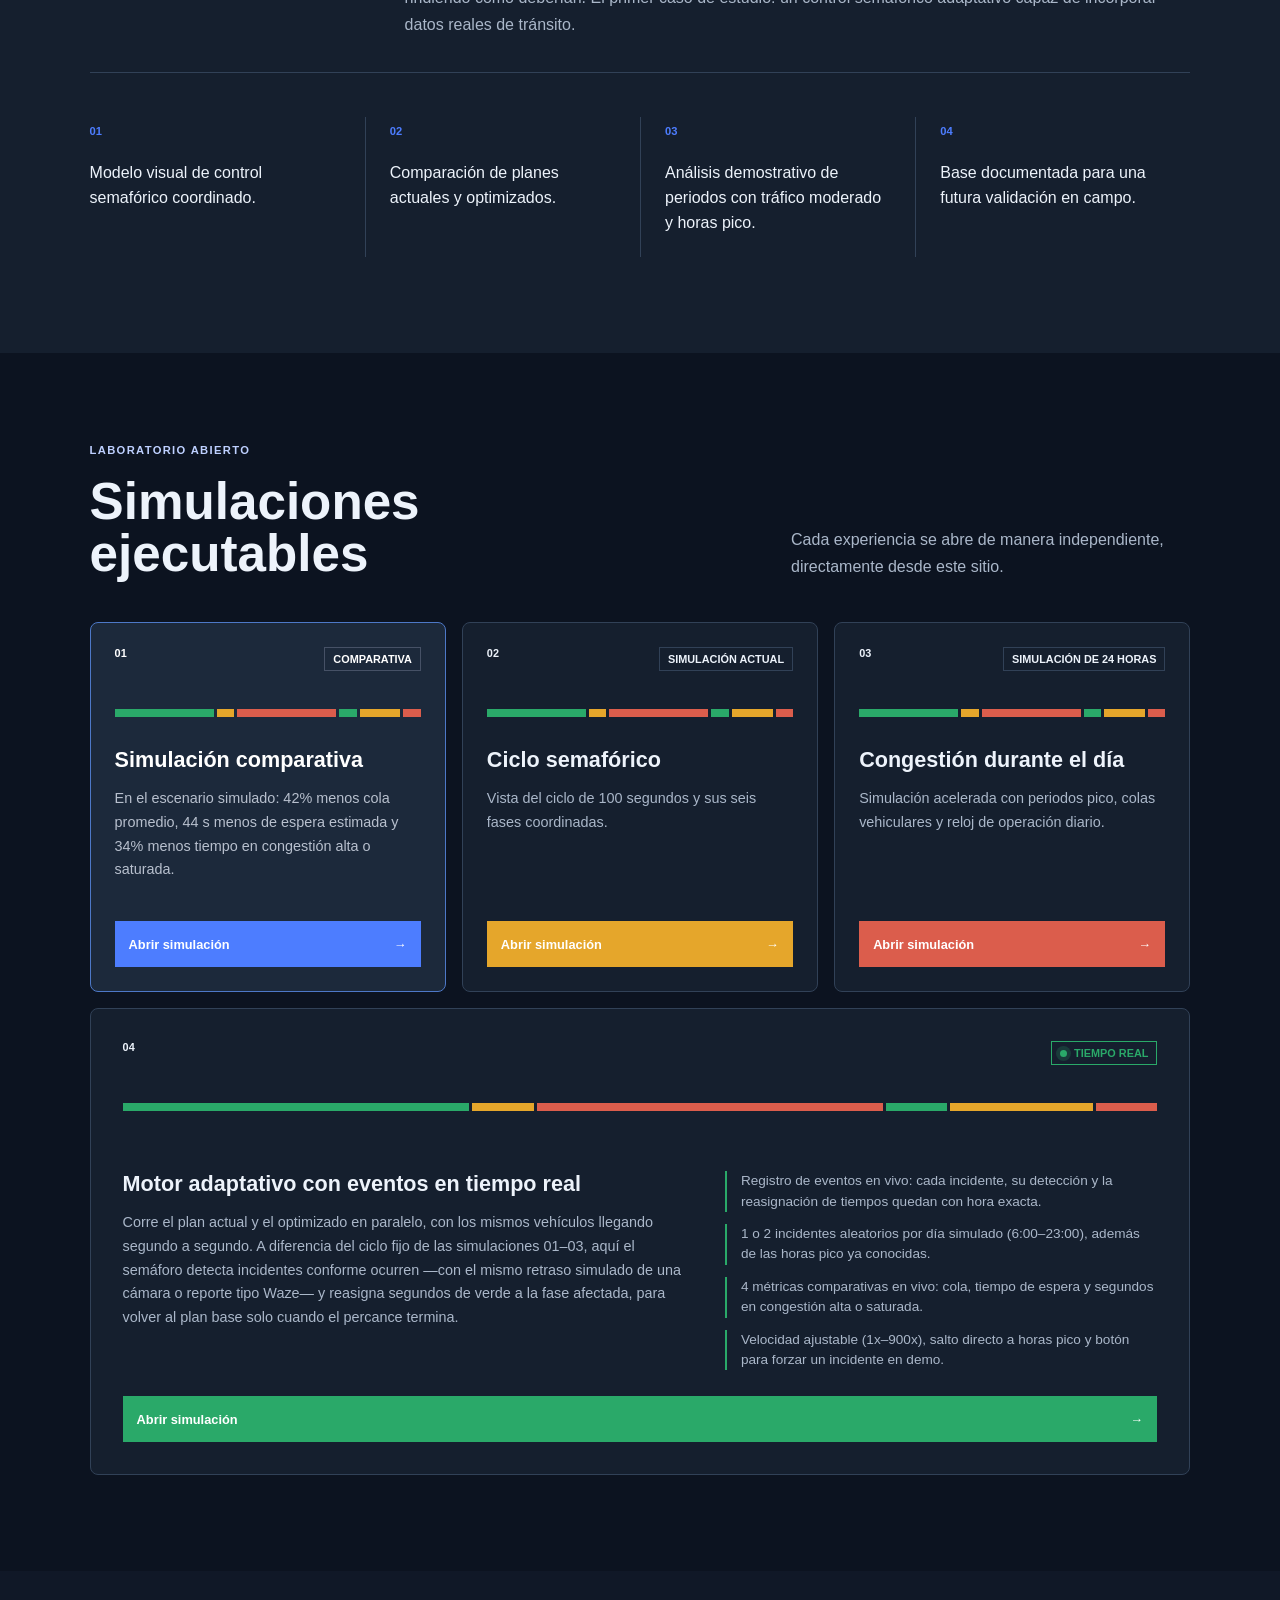
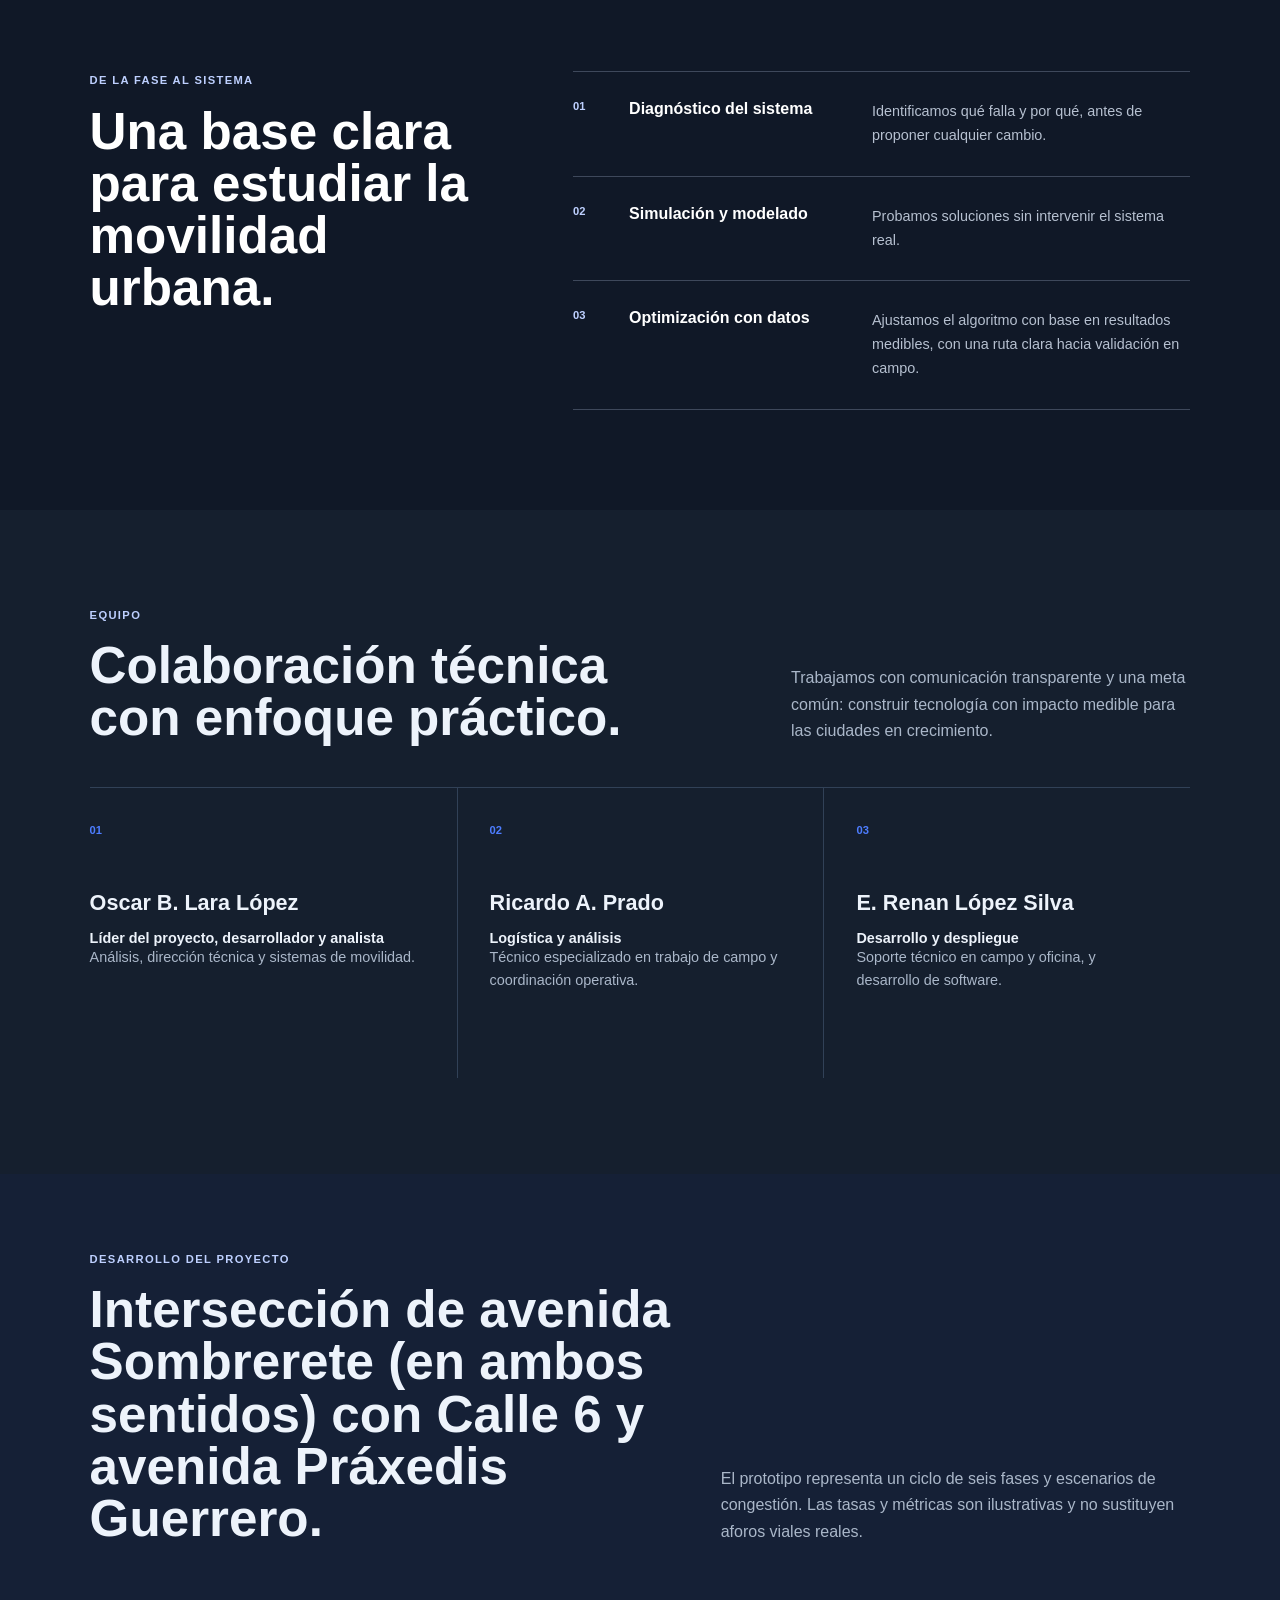
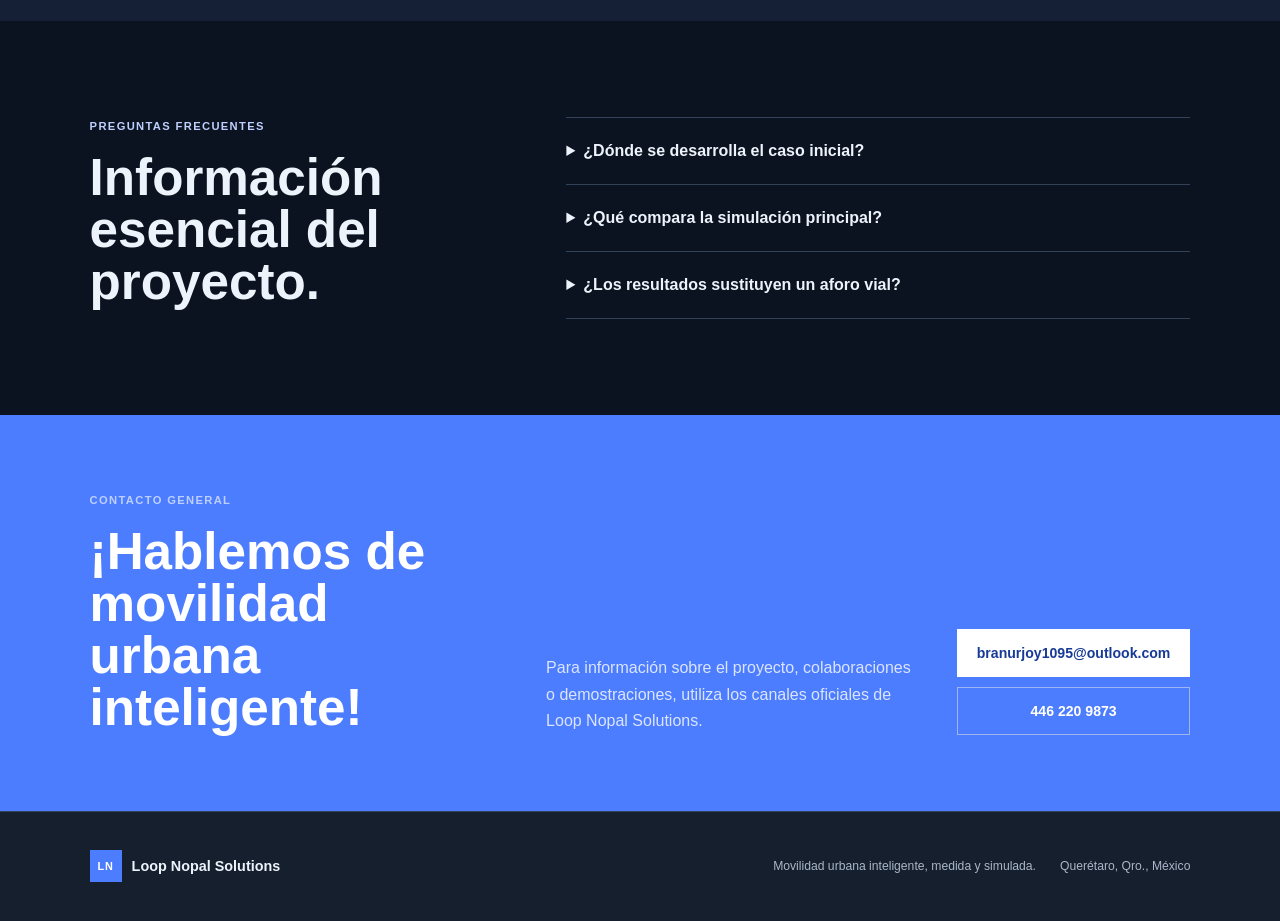
==== commit f4bc7d7c: "Update website index content Co-authored-by: Copilot App <223556219+Copilot@users.noreply.github.com" ====
--- a/Website/Site/index.html
+++ b/Website/Site/index.html
@@ -48,14 +48,15 @@
           </div>
         </div>
         <div class="body-copy">
-          <p>Loop Nopal Solutions desarrolla software, análisis y herramientas para la gestión inteligente del tráfico.</p>
-          <p>Nuestra misión es mejorar el flujo urbano con soluciones basadas en datos y tecnología inteligente.</p>
+          <p>Loop Nopal Solutions diagnostica y optimiza algoritmos y sistemas de software para procesos automatizados.</p>
+          <p>Nuestra misión es identificar fallas de origen algorítmico y corregirlas con soluciones basadas en datos.</p>
+          <p>¿Tienes un sistema o software que no está funcionando como debería? ¿Necesitas optimizar un algoritmo, corregir un error o mejorar su rendimiento? Contáctanos y lo diagnosticamos contigo.</p>
         </div>
       </div>
 
       <div class="history-band">
         <p class="eyebrow dark">Nuestra historia</p>
-        <p>El proyecto nace para atender uno de los retos más comunes de las ciudades en crecimiento: la gestión ineficiente del tráfico. La primera iniciativa estudia un control semafórico adaptativo capaz de incorporar datos reales de tránsito.</p>
+        <p>El proyecto nace para diagnosticar y optimizar algoritmos detrás de sistemas de control que no están rindiendo como deberían. El primer caso de estudio: un control semafórico adaptativo capaz de incorporar datos reales de tránsito.</p>
       </div>
 
       <div class="achievement-grid" aria-label="Avances del proyecto">
@@ -115,7 +116,7 @@
               <li>Velocidad ajustable (1x–900x), salto directo a horas pico y botón para forzar un incidente en demo.</li>
             </ul>
           </div>
-          <a href="simulaciones/Simulacion_visual_v5_event_log.html">Abrir simulación <span aria-hidden="true">→</span></a>
+          <a href="simulaciones/Simulacion_v5_event_log.html">Abrir simulación <span aria-hidden="true">→</span></a>
         </article>
       </div>
     </section>
@@ -126,9 +127,9 @@
         <h2 id="capabilities-title">Una base clara para estudiar la movilidad urbana.</h2>
       </div>
       <div class="capabilities-list">
-        <article><span>01</span><h3>Simulación semafórica</h3><p>Representamos fases, tiempos y movimientos antes de intervenir un cruce.</p></article>
-        <article><span>02</span><h3>Lectura de congestión</h3><p>Comparamos visualmente horas valle, periodos pico y puntos de saturación.</p></article>
-        <article><span>03</span><h3>Evolución con datos</h3><p>La documentación conserva una ruta para integrar aforos y sensores en etapas posteriores.</p></article>
+        <article><span>01</span><h3>Diagnóstico del sistema</h3><p>Identificamos qué falla y por qué, antes de proponer cualquier cambio.</p></article>
+        <article><span>02</span><h3>Simulación y modelado</h3><p>Probamos soluciones sin intervenir el sistema real.</p></article>
+        <article><span>03</span><h3>Optimización con datos</h3><p>Ajustamos el algoritmo con base en resultados medibles, con una ruta clara hacia validación en campo.</p></article>
       </div>
     </section>
 
--- a/Website/Site/styles.css
+++ b/Website/Site/styles.css
@@ -1,20 +1,23 @@
 :root {
-  --ink: #101827;
-  --paper: #f3f5f8;
+  --ink: #edf3fb;
+  --paper: #0c1320;
+  --surface: #151f2e;
+  --surface-2: #1c293b;
   --white: #fff;
-  --muted: #5f6878;
-  --line: #d8deea;
-  --blue: #2456d6;
+  --muted: #aab7c9;
+  --line: #314157;
+  --blue: #4d7dff;
   --blue-dark: #173a96;
   --blue-soft: #bed0ff;
   --amber: #e5a62b;
   --red: #db5d4c;
   --green: #2aa969;
+  color-scheme: dark;
 }
 
 * { box-sizing: border-box; }
-html { scroll-behavior: smooth; }
-body { margin: 0; background: var(--paper); color: var(--ink); font-family: Arial, Helvetica, sans-serif; }
+html { background: var(--paper); scroll-behavior: smooth; }
+body { margin: 0; background: var(--paper); color: var(--ink); font-family: Arial, Helvetica, sans-serif; min-height: 100%; }
 a { color: inherit; text-decoration: none; }
 p { line-height: 1.65; }
 h1, h2, h3, p { margin-top: 0; }
@@ -48,7 +51,7 @@
 .hero-logo { filter: grayscale(1) brightness(0) invert(1); height: auto; opacity: .88; position: absolute; right: clamp(24px, 7vw, 104px); top: 118px; width: clamp(150px, 19vw, 260px); z-index: 1; }
 .hero-content { max-width: 760px; position: relative; z-index: 1; }
 .eyebrow { color: var(--blue-soft); font-size: .7rem; font-weight: 800; letter-spacing: .12em; margin-bottom: 16px; text-transform: uppercase; }
-.eyebrow.dark { color: var(--blue-dark); }
+.eyebrow.dark { color: var(--blue-soft); }
 h1 { font-size: clamp(3rem, 7vw, 6.5rem); line-height: .94; margin-bottom: 28px; }
 .hero-copy { color: #edf2fa; font-size: clamp(1.05rem, 2vw, 1.3rem); max-width: 650px; }
 .button { align-items: center; display: inline-flex; font-size: .88rem; font-weight: 800; justify-content: center; min-height: 48px; padding: 0 20px; }
@@ -62,13 +65,13 @@
 .hero-status b { color: #b9c4d3; font-weight: 400; margin-left: 8px; }
 
 .company-section, .simulations-section, .capabilities-section, .team-section, .project-section, .faq-section, .contact-section, footer { padding-left: clamp(20px, 7vw, 104px); padding-right: clamp(20px, 7vw, 104px); }
-.company-section, .team-section { background: #fff; padding-bottom: 96px; padding-top: 96px; }
+.company-section, .team-section { background: var(--surface); padding-bottom: 96px; padding-top: 96px; }
 .two-column, .section-heading { display: grid; gap: clamp(40px, 8vw, 120px); grid-template-columns: 1fr 1fr; }
 h2 { font-size: clamp(2rem, 4vw, 4rem); line-height: 1.02; margin-bottom: 0; }
 .body-copy, .section-heading > p, .project-section > p { color: var(--muted); }
 .body-copy p { font-size: clamp(1rem, 1.5vw, 1.16rem); }
 .company-logo-wrap { border-top: 1px solid var(--line); margin-top: 38px; padding-top: 28px; }
-.company-logo { display: block; height: auto; max-width: 220px; width: 46%; }
+.company-logo { display: block; filter: grayscale(1) brightness(0) invert(1); height: auto; max-width: 220px; opacity: .9; width: 46%; }
 .history-band { border-bottom: 1px solid var(--line); border-top: 1px solid var(--line); display: grid; gap: 40px; grid-template-columns: .35fr 1fr; margin-top: 72px; padding: 34px 0; }
 .history-band p { color: var(--muted); margin-bottom: 0; }
 .achievement-grid { display: grid; grid-template-columns: repeat(4, 1fr); margin-top: 44px; }
@@ -77,12 +80,12 @@
 .achievement-grid span, .team-grid span, .capabilities-list span { color: var(--blue); font-size: .7rem; font-weight: 800; }
 .achievement-grid p { line-height: 1.55; margin: 22px 0 0; }
 
-.simulations-section { padding-bottom: 96px; padding-top: 88px; }
+.simulations-section { background: var(--paper); padding-bottom: 96px; padding-top: 88px; }
 .section-heading { align-items: end; grid-template-columns: 1.2fr .8fr; margin-bottom: 42px; }
 .section-heading > p { margin-bottom: 0; max-width: 560px; }
 .simulation-grid { display: grid; gap: 16px; grid-template-columns: repeat(3, 1fr); }
-.simulation-card { background: #fff; border: 1px solid var(--line); border-radius: 8px; display: flex; flex-direction: column; min-height: 370px; padding: 24px; }
-.simulation-card.featured { background: var(--ink); border-color: var(--ink); color: #fff; }
+.simulation-card { background: var(--surface); border: 1px solid var(--line); border-radius: 8px; display: flex; flex-direction: column; min-height: 370px; padding: 24px; }
+.simulation-card.featured { background: var(--surface-2); border-color: #4d78c7; color: #fff; }
 .card-topline { display: flex; font-size: .68rem; font-weight: 800; justify-content: space-between; text-transform: uppercase; }
 .card-topline span:last-child { border: 1px solid var(--line); padding: 5px 8px; }
 .featured .card-topline span:last-child { border-color: #465166; }
@@ -105,7 +108,7 @@
 .red > a { background: var(--red); }
 .live > a { background: var(--green); }
 
-.capabilities-section { background: var(--ink); color: #fff; display: grid; gap: 72px; grid-template-columns: .8fr 1.2fr; padding-bottom: 100px; padding-top: 100px; }
+.capabilities-section { background: #101827; color: #fff; display: grid; gap: 72px; grid-template-columns: .8fr 1.2fr; padding-bottom: 100px; padding-top: 100px; }
 .capabilities-list { border-top: 1px solid #3e485b; }
 .capabilities-list article { align-items: start; border-bottom: 1px solid #3e485b; display: grid; gap: 20px; grid-template-columns: 36px .7fr 1fr; padding: 28px 0; }
 .capabilities-list span { color: var(--blue-soft); }
@@ -118,19 +121,19 @@
 .team-grid strong { display: block; font-size: .9rem; }
 .team-grid p { color: var(--muted); font-size: .9rem; }
 
-.project-section { align-items: end; background: #e5ebfa; display: grid; gap: 44px; grid-template-columns: 1fr .8fr; padding-bottom: 76px; padding-top: 76px; }
+.project-section { align-items: end; background: #152036; display: grid; gap: 44px; grid-template-columns: 1fr .8fr; padding-bottom: 76px; padding-top: 76px; }
 .project-section > p { margin-bottom: 0; }
-.faq-section { display: grid; gap: clamp(48px, 8vw, 120px); grid-template-columns: .75fr 1.25fr; padding-bottom: 96px; padding-top: 96px; }
+.faq-section { background: var(--paper); display: grid; gap: clamp(48px, 8vw, 120px); grid-template-columns: .75fr 1.25fr; padding-bottom: 96px; padding-top: 96px; }
 .faq-list { border-top: 1px solid var(--line); }
 .faq-list details { border-bottom: 1px solid var(--line); padding: 24px 0; }
-.faq-list summary { cursor: pointer; font-weight: 800; padding-right: 24px; }
+.faq-list summary { color: var(--ink); cursor: pointer; font-weight: 800; padding-right: 24px; }
 .faq-list p { color: var(--muted); margin: 18px 0 0; }
 .contact-section { align-items: end; background: var(--blue); color: #fff; display: grid; gap: 44px; grid-template-columns: .9fr .8fr auto; padding-bottom: 76px; padding-top: 76px; }
 .contact-section > p { color: #dbe5ff; margin-bottom: 0; }
 .contact-actions { display: grid; gap: 10px; }
 .button.light { background: #fff; color: var(--blue-dark); }
 .button.outline { border: 1px solid #9db5f0; }
-footer { align-items: center; background: #fff; border-top: 1px solid var(--line); display: grid; font-size: .76rem; gap: 24px; grid-template-columns: 1fr auto auto; min-height: 110px; }
+footer { align-items: center; background: var(--surface); border-top: 1px solid var(--line); color: var(--ink); display: grid; font-size: .76rem; gap: 24px; grid-template-columns: 1fr auto auto; min-height: 110px; }
 footer p { color: var(--muted); margin: 0; }
 
 @media (max-width: 980px) {
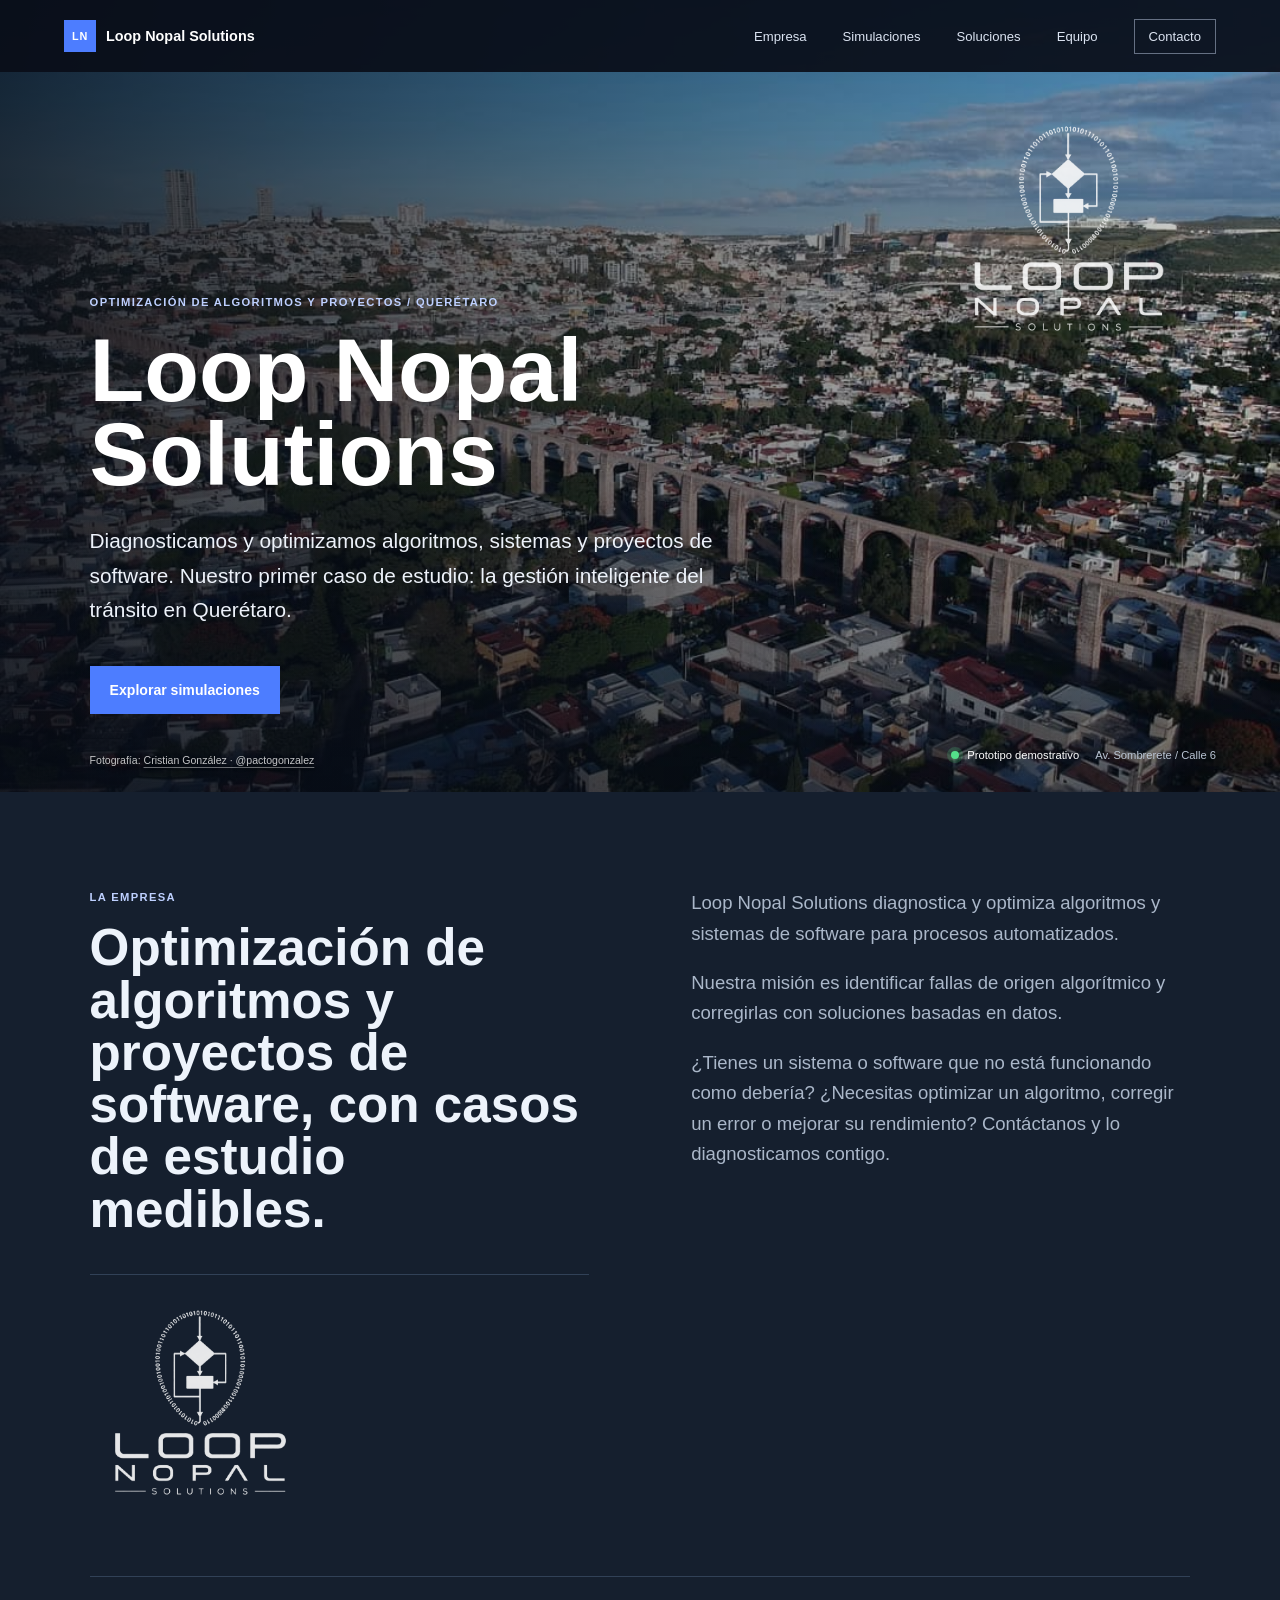
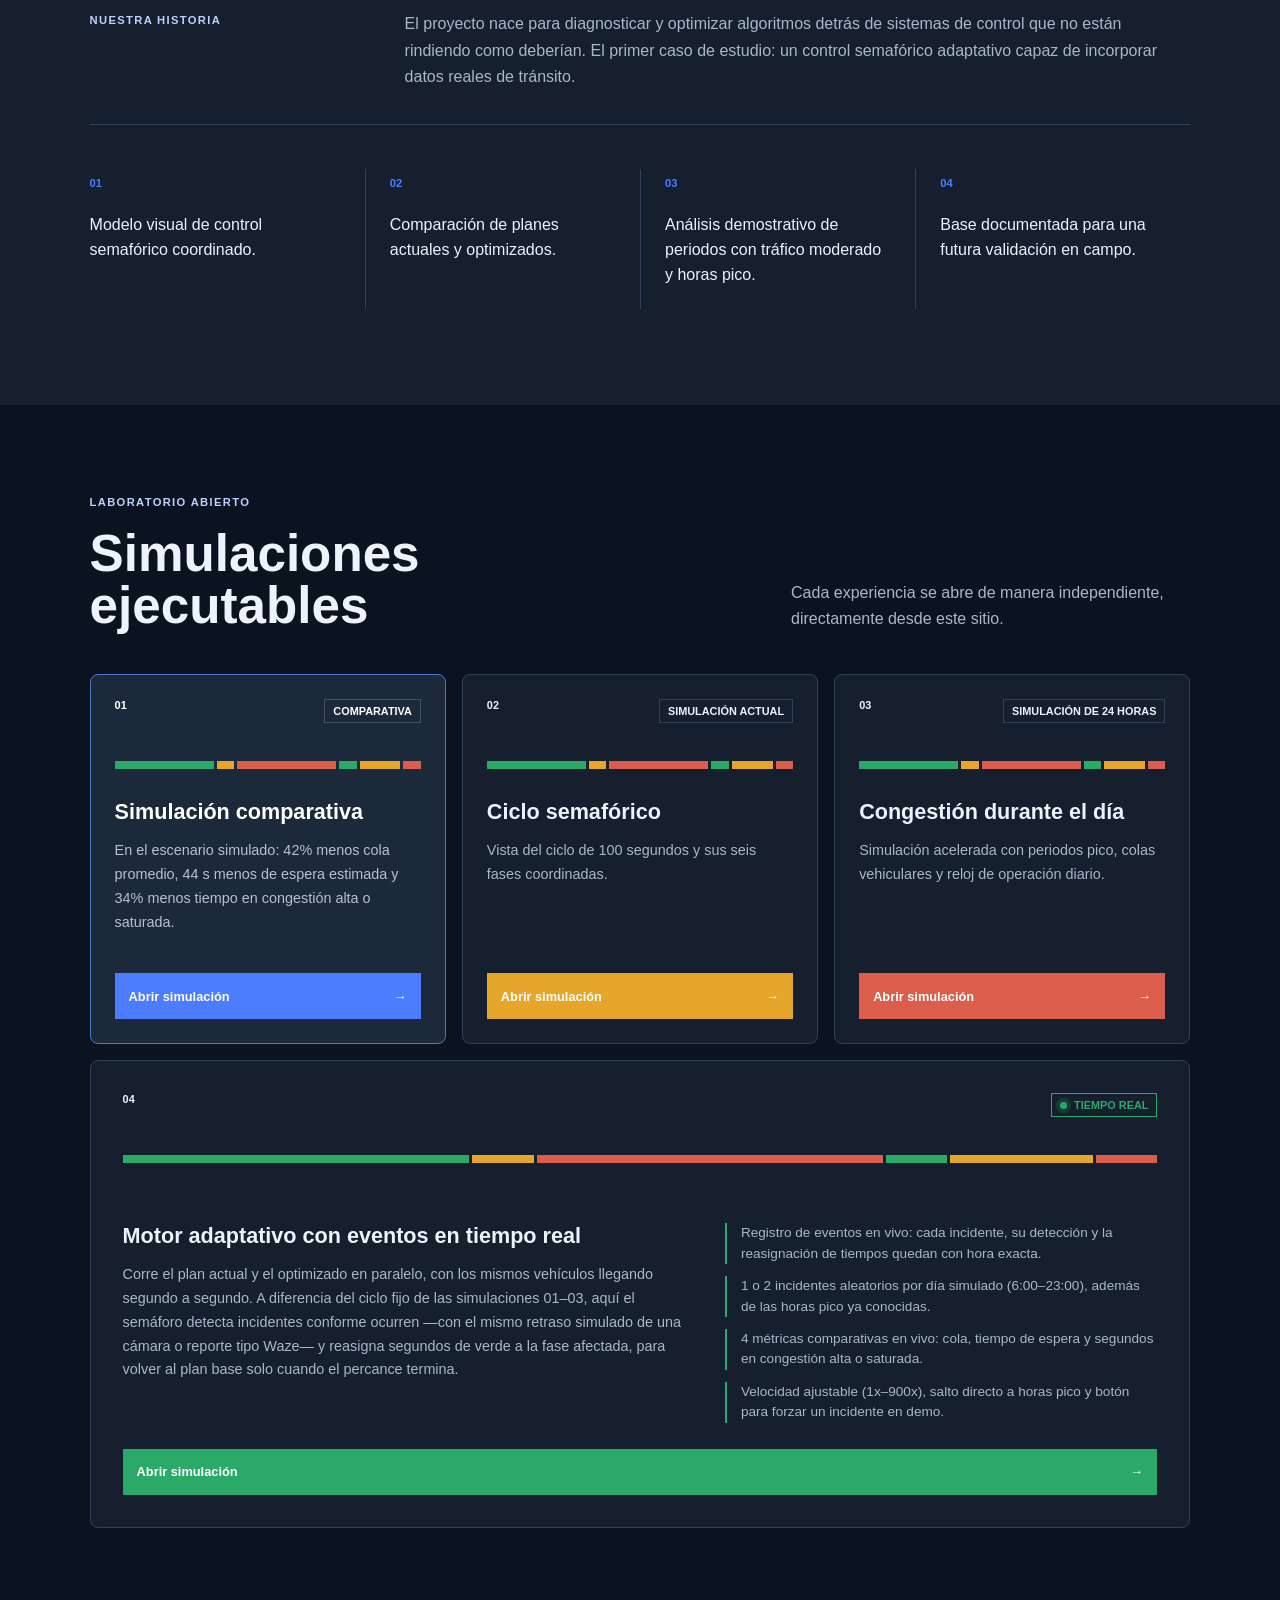
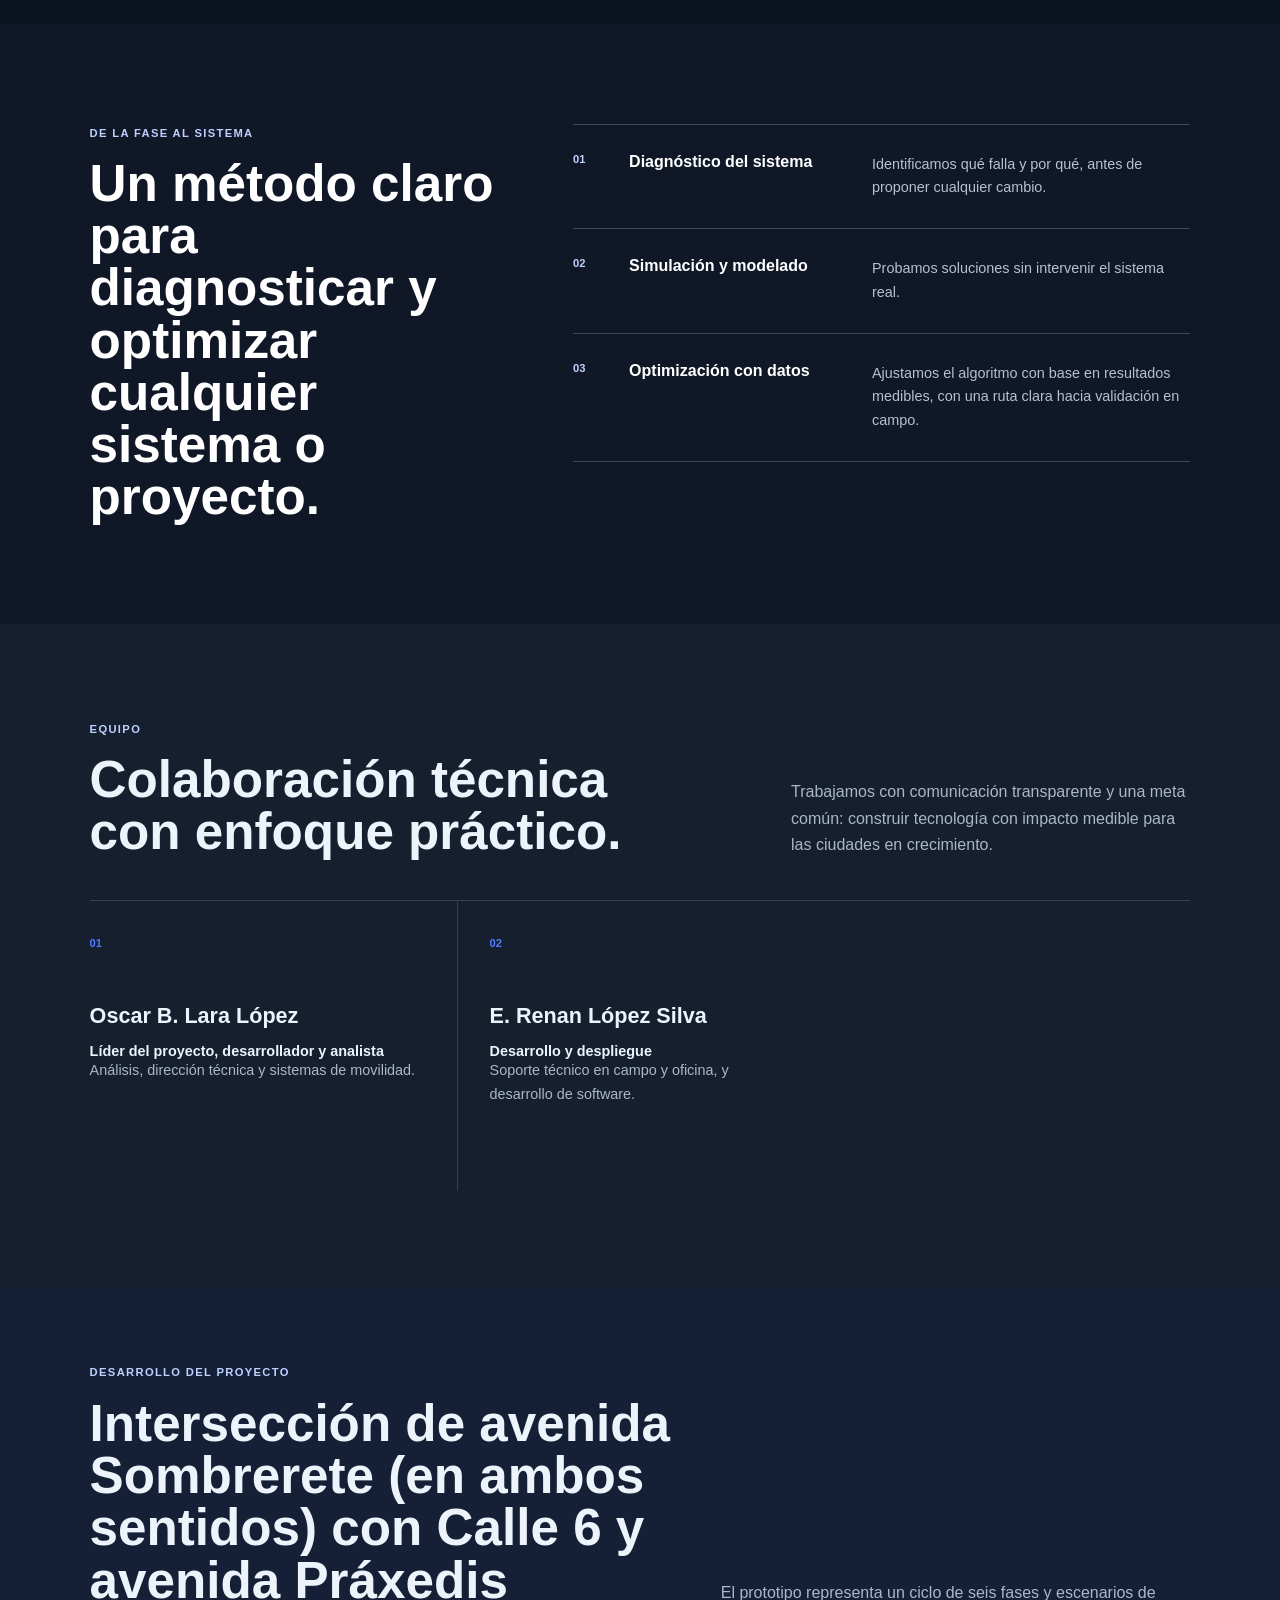
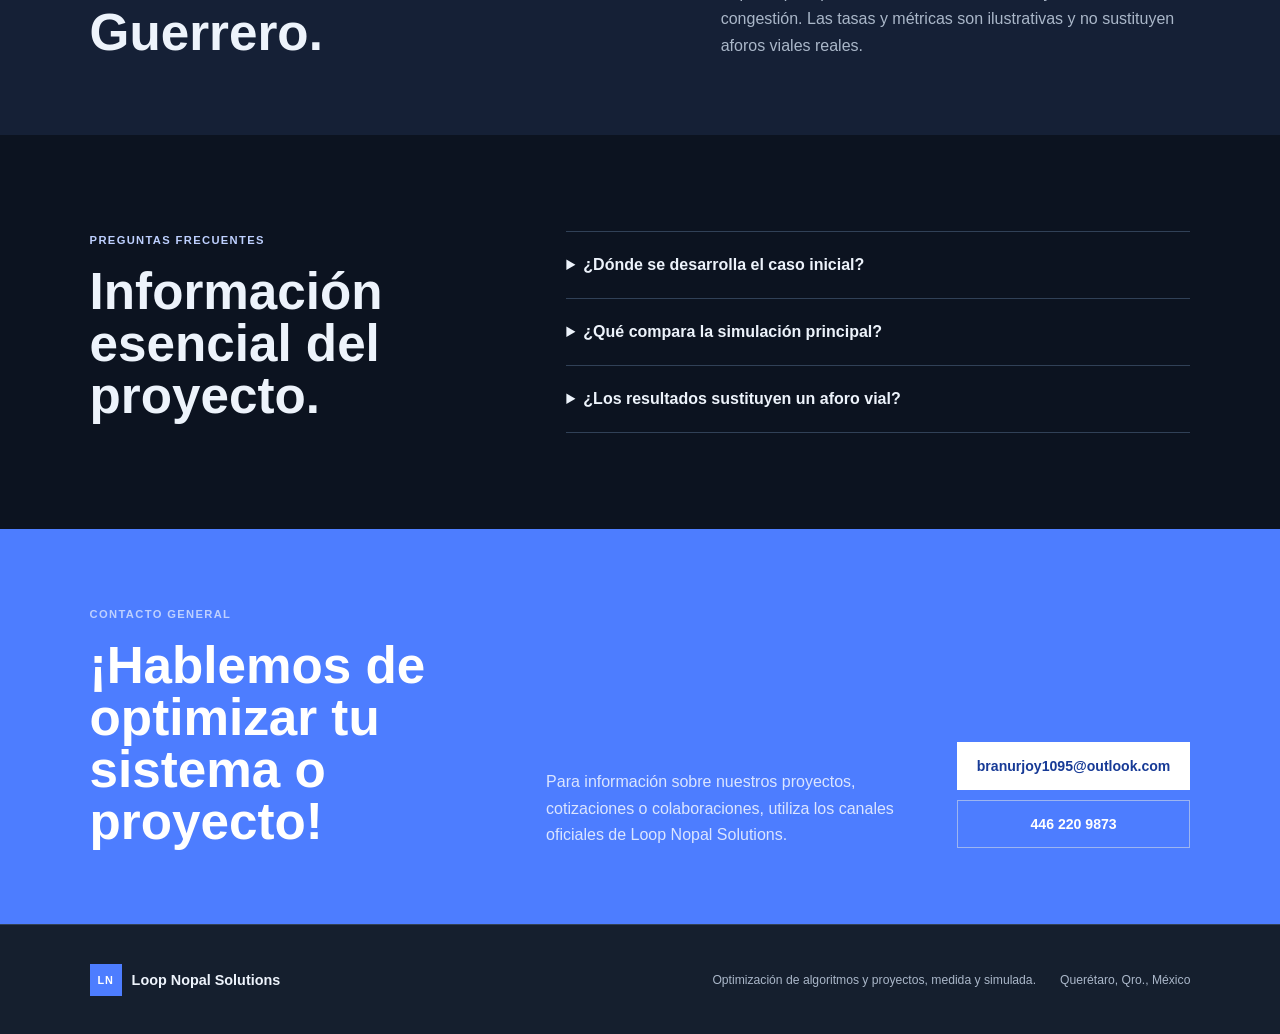
==== commit 4902b5c1: "Reposicionar copy del index como empresa de optimización de algoritmos El semáforo de Sombrerete pas" ====
--- a/Website/Site/index.html
+++ b/Website/Site/index.html
@@ -3,9 +3,9 @@
 <head>
   <meta charset="utf-8">
   <meta name="viewport" content="width=device-width, initial-scale=1">
-  <meta name="description" content="Simulaciones semafóricas y prototipos de movilidad urbana para Querétaro.">
+  <meta name="description" content="Loop Nopal Solutions: optimización de algoritmos y proyectos de software, con simulaciones de movilidad urbana en Querétaro como caso de estudio.">
   <meta name="theme-color" content="#101827">
-  <title>Loop Nopal Solutions | Movilidad urbana inteligente</title>
+  <title>Loop Nopal Solutions | Optimización de algoritmos y proyectos</title>
   <link rel="icon" type="image/png" href="public/loop-nopal-logo-transparent.png">
   <link rel="stylesheet" href="styles.css">
 </head>
@@ -18,6 +18,7 @@
     <nav aria-label="Navegación principal">
       <a href="#empresa">Empresa</a>
       <a href="#simulaciones">Simulaciones</a>
+      <a href="#soluciones">Soluciones</a>
       <a href="#equipo">Equipo</a>
       <a class="nav-cta" href="#contacto">Contacto</a>
     </nav>
@@ -29,9 +30,9 @@
       <div class="hero-shade" aria-hidden="true"></div>
       <img class="hero-logo" src="public/loop-nopal-logo-transparent.png" alt="Logotipo de Loop Nopal Solutions">
       <div class="hero-content">
-        <p class="eyebrow">Movilidad inteligente / Querétaro</p>
+        <p class="eyebrow">Optimización de algoritmos y proyectos / Querétaro</p>
         <h1 id="hero-title">Loop Nopal Solutions</h1>
-        <p class="hero-copy">Impulsamos una nueva generación de gestión del tránsito mediante herramientas de IA y datos en la nube.</p>
+        <p class="hero-copy">Diagnosticamos y optimizamos algoritmos, sistemas y proyectos de software. Nuestro primer caso de estudio: la gestión inteligente del tránsito en Querétaro.</p>
         <a class="button button-primary" href="#simulaciones">Explorar simulaciones</a>
       </div>
       <p class="photo-credit">Fotografía: <a href="https://www.instagram.com/pactogonzalez/" target="_blank" rel="noopener noreferrer">Cristian González · @pactogonzalez</a></p>
@@ -42,7 +43,7 @@
       <div class="two-column">
         <div>
           <p class="eyebrow dark">La empresa</p>
-          <h2 id="company-title">Movilidad vehicular en tiempo real para una gestión inteligente del tránsito.</h2>
+          <h2 id="company-title">Optimización de algoritmos y proyectos de software, con casos de estudio medibles.</h2>
           <div class="company-logo-wrap">
             <img class="company-logo" src="public/loop-nopal-logo-transparent.png" alt="Logotipo de Loop Nopal Solutions" loading="lazy">
           </div>
@@ -124,7 +125,7 @@
     <section class="capabilities-section" id="soluciones" aria-labelledby="capabilities-title">
       <div>
         <p class="eyebrow">De la fase al sistema</p>
-        <h2 id="capabilities-title">Una base clara para estudiar la movilidad urbana.</h2>
+        <h2 id="capabilities-title">Un método claro para diagnosticar y optimizar cualquier sistema o proyecto.</h2>
       </div>
       <div class="capabilities-list">
         <article><span>01</span><h3>Diagnóstico del sistema</h3><p>Identificamos qué falla y por qué, antes de proponer cualquier cambio.</p></article>
@@ -140,8 +141,7 @@
       </div>
       <div class="team-grid">
         <article><span>01</span><h3>Oscar B. Lara López</h3><strong>Líder del proyecto, desarrollador y analista</strong><p>Análisis, dirección técnica y sistemas de movilidad.</p></article>
-        <article><span>02</span><h3>Ricardo A. Prado</h3><strong>Logística y análisis</strong><p>Técnico especializado en trabajo de campo y coordinación operativa.</p></article>
-        <article><span>03</span><h3>E. Renan López Silva</h3><strong>Desarrollo y despliegue</strong><p>Soporte técnico en campo y oficina, y desarrollo de software.</p></article>
+        <article><span>02</span><h3>E. Renan López Silva</h3><strong>Desarrollo y despliegue</strong><p>Soporte técnico en campo y oficina, y desarrollo de software.</p></article>
       </div>
     </section>
 
@@ -160,8 +160,8 @@
     </section>
 
     <section class="contact-section" id="contacto" aria-labelledby="contact-title">
-      <div><p class="eyebrow">Contacto general</p><h2 id="contact-title">¡Hablemos de movilidad urbana inteligente!</h2></div>
-      <p>Para información sobre el proyecto, colaboraciones o demostraciones, utiliza los canales oficiales de Loop Nopal Solutions.</p>
+      <div><p class="eyebrow">Contacto general</p><h2 id="contact-title">¡Hablemos de optimizar tu sistema o proyecto!</h2></div>
+      <p>Para información sobre nuestros proyectos, cotizaciones o colaboraciones, utiliza los canales oficiales de Loop Nopal Solutions.</p>
       <div class="contact-actions">
         <a class="button light" href="mailto:branurjoy1095@outlook.com">branurjoy1095@outlook.com</a>
         <a class="button outline" href="tel:+524462209873">446 220 9873</a>
@@ -171,7 +171,7 @@
 
   <footer>
     <a class="brand" href="#inicio"><span class="brand-mark" aria-hidden="true">LN</span><span>Loop Nopal Solutions</span></a>
-    <p>Movilidad urbana inteligente, medida y simulada.</p>
+    <p>Optimización de algoritmos y proyectos, medida y simulada.</p>
     <p>Querétaro, Qro., México</p>
   </footer>
 </body>
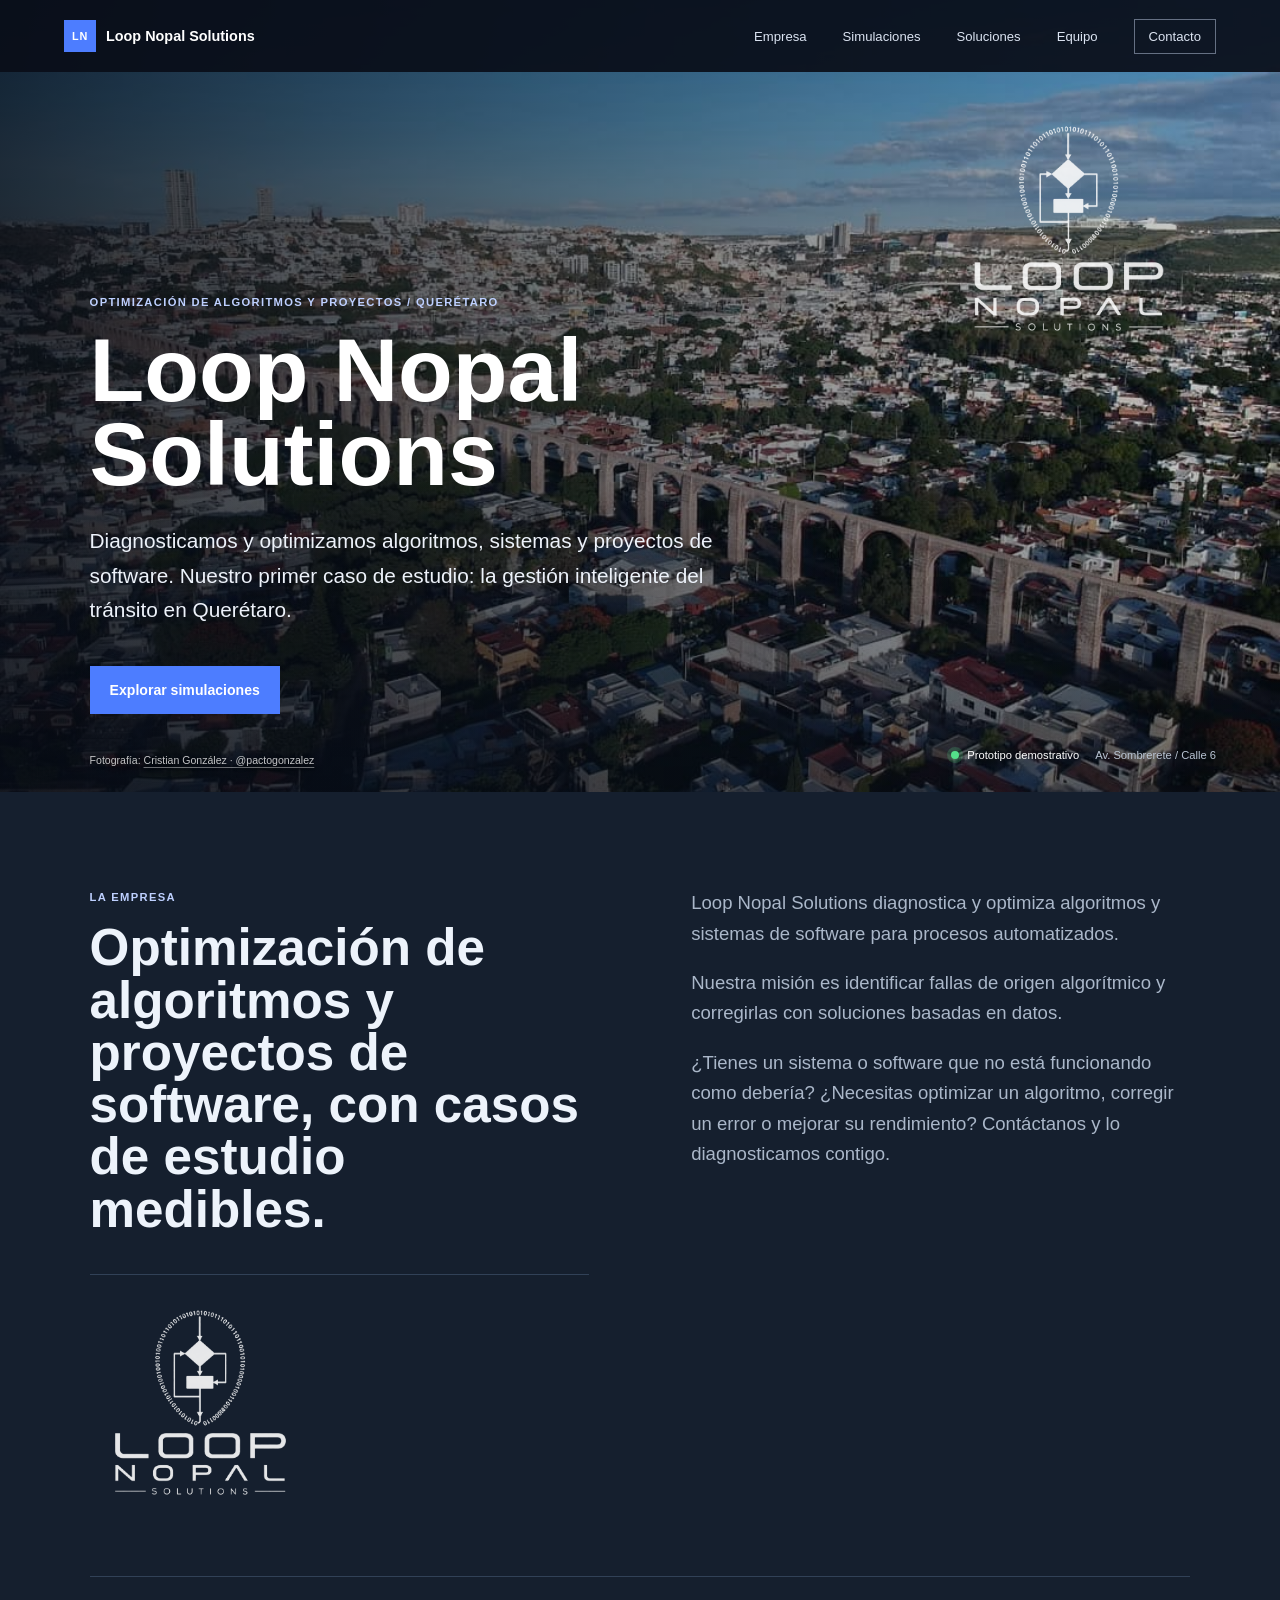
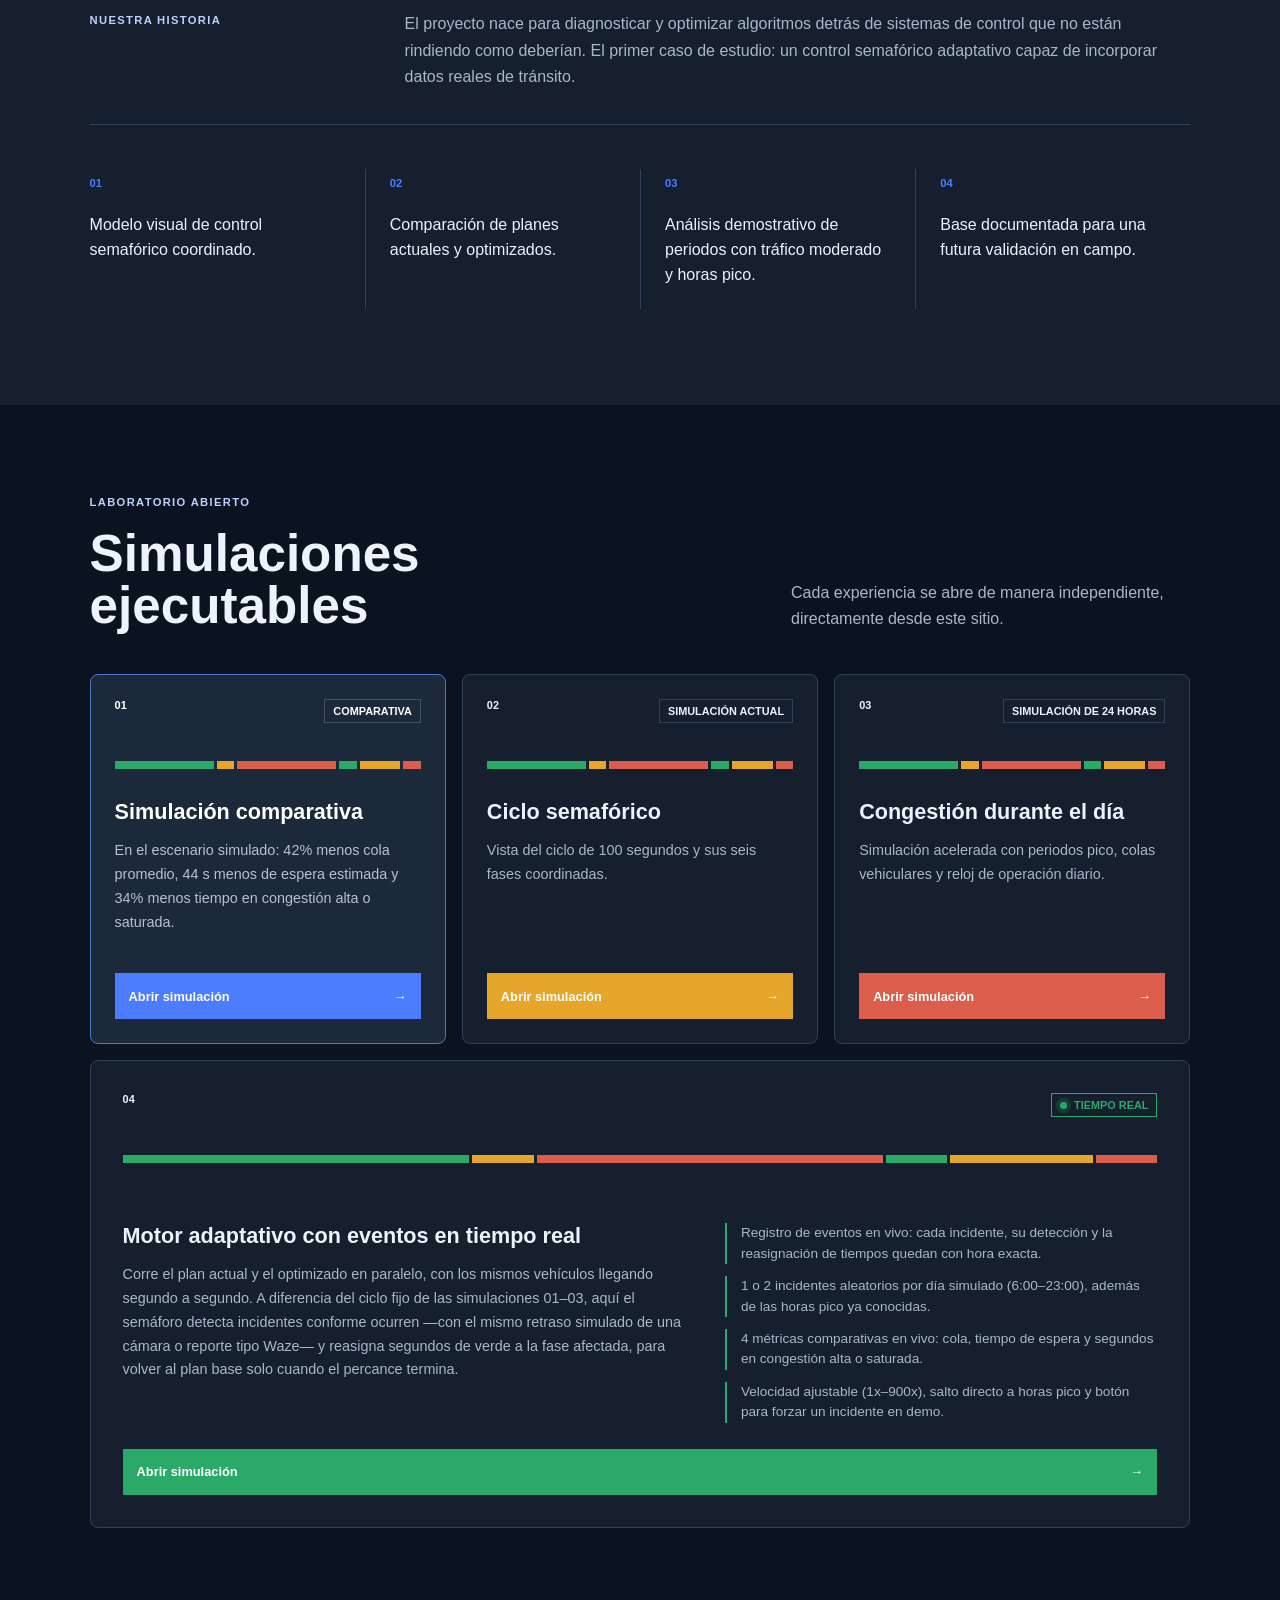
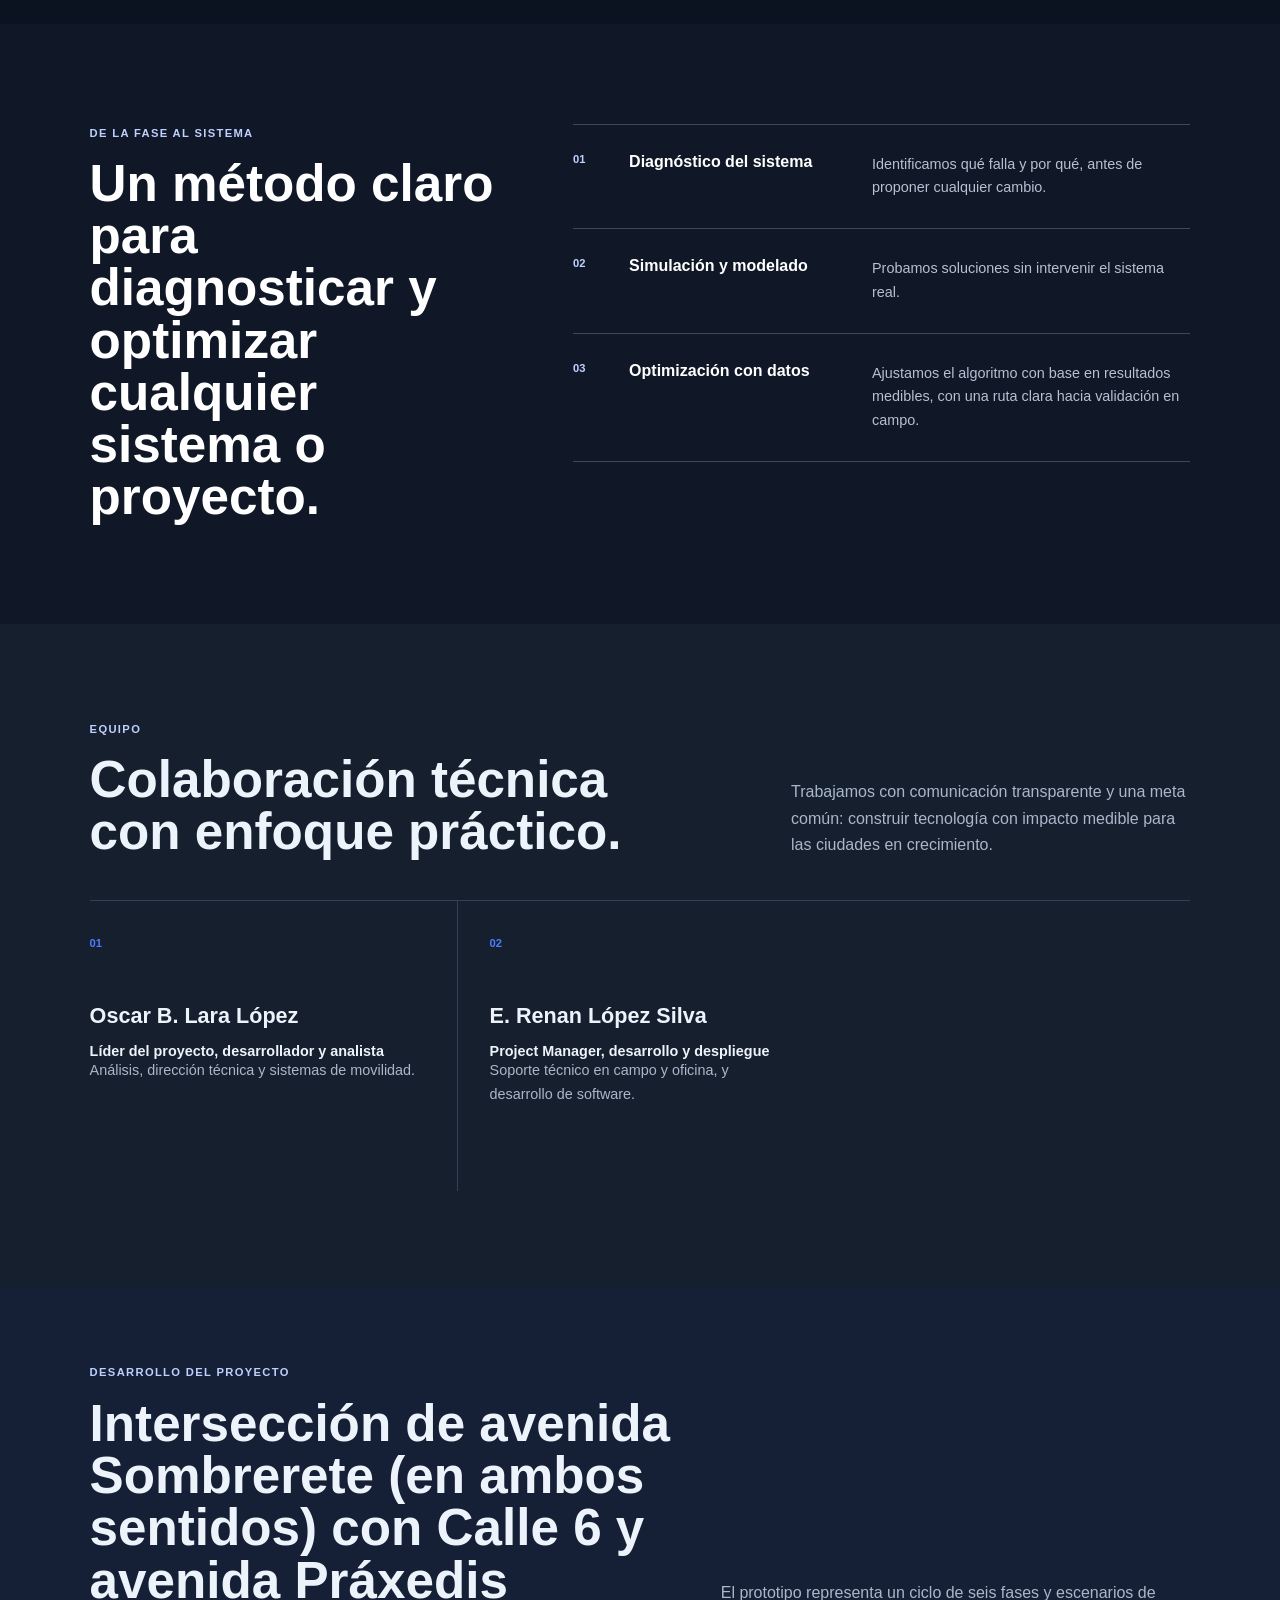
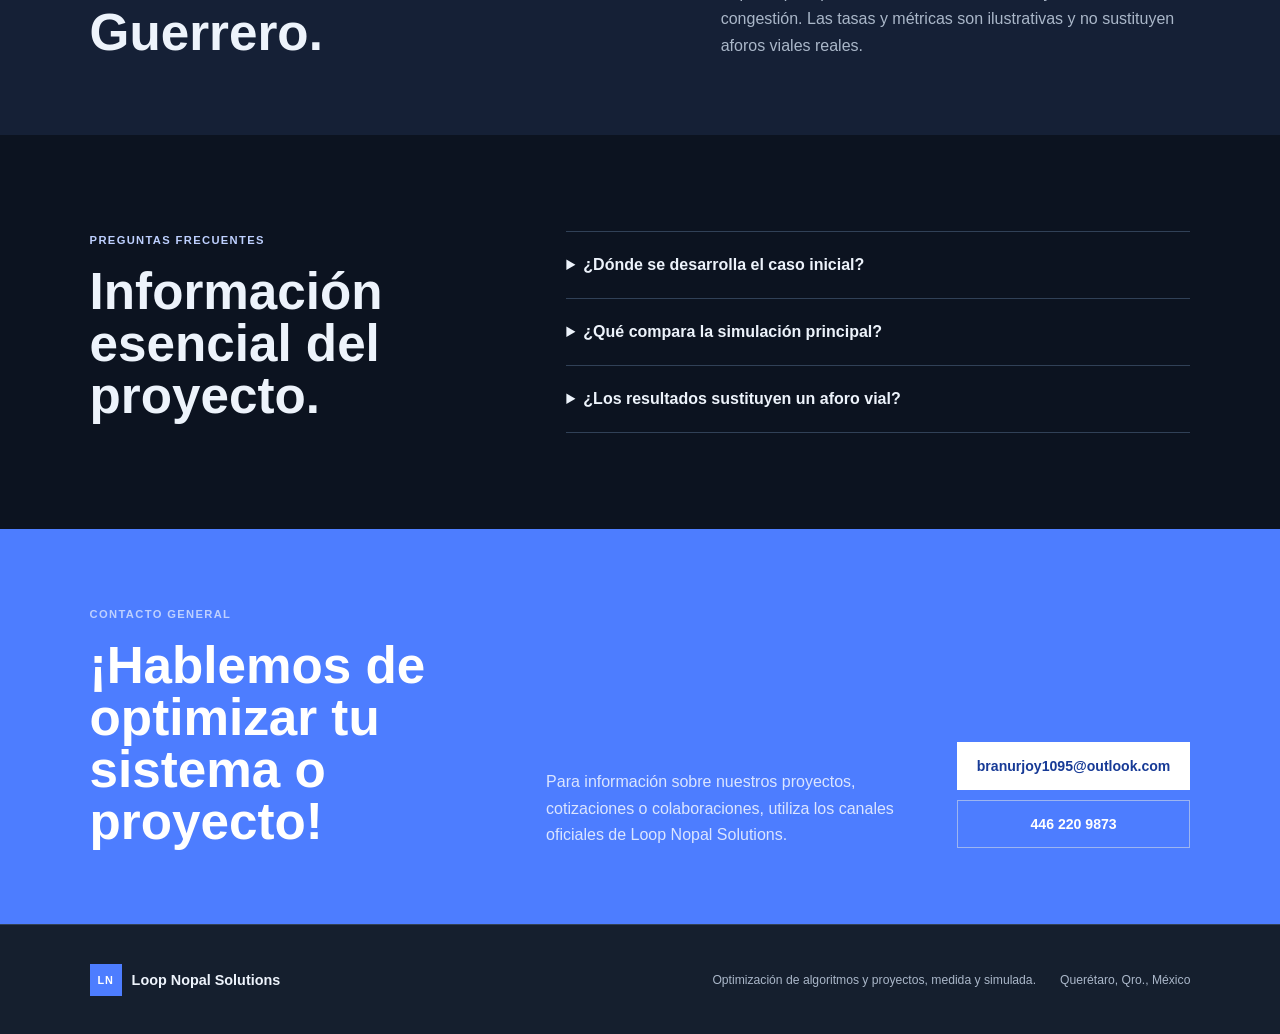
==== commit 1ed81a65: "Update job title for E. Renan López Silva new puesto renan   Signed-off-by: Oscar B Lara López  <br" ====
--- a/Website/Site/index.html
+++ b/Website/Site/index.html
@@ -23,7 +23,7 @@
       <a class="nav-cta" href="#contacto">Contacto</a>
     </nav>
   </header>
-
+ 
   <main>
     <section class="hero" id="inicio" aria-labelledby="hero-title">
       <img class="hero-image" src="public/qro-aerea-cristian-gonzalez.jpg" alt="Vista aérea de la ciudad de Querétaro y su acueducto" fetchpriority="high">
@@ -38,7 +38,7 @@
       <p class="photo-credit">Fotografía: <a href="https://www.instagram.com/pactogonzalez/" target="_blank" rel="noopener noreferrer">Cristian González · @pactogonzalez</a></p>
       <p class="hero-status"><span aria-hidden="true"></span> Prototipo demostrativo <b>Av. Sombrerete / Calle 6</b></p>
     </section>
-
+ 
     <section class="company-section" id="empresa" aria-labelledby="company-title">
       <div class="two-column">
         <div>
@@ -54,12 +54,12 @@
           <p>¿Tienes un sistema o software que no está funcionando como debería? ¿Necesitas optimizar un algoritmo, corregir un error o mejorar su rendimiento? Contáctanos y lo diagnosticamos contigo.</p>
         </div>
       </div>
-
+ 
       <div class="history-band">
         <p class="eyebrow dark">Nuestra historia</p>
         <p>El proyecto nace para diagnosticar y optimizar algoritmos detrás de sistemas de control que no están rindiendo como deberían. El primer caso de estudio: un control semafórico adaptativo capaz de incorporar datos reales de tránsito.</p>
       </div>
-
+ 
       <div class="achievement-grid" aria-label="Avances del proyecto">
         <article><span>01</span><p>Modelo visual de control semafórico coordinado.</p></article>
         <article><span>02</span><p>Comparación de planes actuales y optimizados.</p></article>
@@ -67,7 +67,7 @@
         <article><span>04</span><p>Base documentada para una futura validación en campo.</p></article>
       </div>
     </section>
-
+ 
     <section class="simulations-section" id="simulaciones" aria-labelledby="simulations-title">
       <div class="section-heading">
         <div>
@@ -76,7 +76,7 @@
         </div>
         <p>Cada experiencia se abre de manera independiente, directamente desde este sitio.</p>
       </div>
-
+ 
       <div class="simulation-grid">
         <article class="simulation-card featured">
           <div class="card-topline"><span>01</span><span>Comparativa</span></div>
@@ -85,7 +85,7 @@
           <p>En el escenario simulado: 42% menos cola promedio, 44 s menos de espera estimada y 34% menos tiempo en congestión alta o saturada.</p>
           <a href="simulaciones/v4.html">Abrir simulación <span aria-hidden="true">→</span></a>
         </article>
-
+ 
         <article class="simulation-card amber">
           <div class="card-topline"><span>02</span><span>Simulación actual</span></div>
           <div class="phase-strip" aria-hidden="true"><i></i><i></i><i></i><i></i><i></i><i></i></div>
@@ -93,7 +93,7 @@
           <p>Vista del ciclo de 100 segundos y sus seis fases coordinadas.</p>
           <a href="simulaciones/v1.html">Abrir simulación <span aria-hidden="true">→</span></a>
         </article>
-
+ 
         <article class="simulation-card red">
           <div class="card-topline"><span>03</span><span>Simulación de 24 horas</span></div>
           <div class="phase-strip" aria-hidden="true"><i></i><i></i><i></i><i></i><i></i><i></i></div>
@@ -101,7 +101,7 @@
           <p>Simulación acelerada con periodos pico, colas vehiculares y reloj de operación diario.</p>
           <a href="simulaciones/v2.html">Abrir simulación <span aria-hidden="true">→</span></a>
         </article>
-
+ 
         <article class="simulation-card full live">
           <div class="card-topline"><span>04</span><span>Tiempo real</span></div>
           <div class="phase-strip" aria-hidden="true"><i></i><i></i><i></i><i></i><i></i><i></i></div>
@@ -121,7 +121,7 @@
         </article>
       </div>
     </section>
-
+ 
     <section class="capabilities-section" id="soluciones" aria-labelledby="capabilities-title">
       <div>
         <p class="eyebrow">De la fase al sistema</p>
@@ -133,7 +133,7 @@
         <article><span>03</span><h3>Optimización con datos</h3><p>Ajustamos el algoritmo con base en resultados medibles, con una ruta clara hacia validación en campo.</p></article>
       </div>
     </section>
-
+ 
     <section class="team-section" id="equipo" aria-labelledby="team-title">
       <div class="section-heading">
         <div><p class="eyebrow dark">Equipo</p><h2 id="team-title">Colaboración técnica con enfoque práctico.</h2></div>
@@ -141,15 +141,15 @@
       </div>
       <div class="team-grid">
         <article><span>01</span><h3>Oscar B. Lara López</h3><strong>Líder del proyecto, desarrollador y analista</strong><p>Análisis, dirección técnica y sistemas de movilidad.</p></article>
-        <article><span>02</span><h3>E. Renan López Silva</h3><strong>Desarrollo y despliegue</strong><p>Soporte técnico en campo y oficina, y desarrollo de software.</p></article>
+        <article><span>02</span><h3>E. Renan López Silva</h3><strong>Project Manager, desarrollo y despliegue</strong><p>Soporte técnico en campo y oficina, y desarrollo de software.</p></article>
       </div>
     </section>
-
+ 
     <section class="project-section" aria-labelledby="project-title">
       <div><p class="eyebrow dark">Desarrollo del proyecto</p><h2 id="project-title">Intersección de avenida Sombrerete (en ambos sentidos) con Calle 6 y avenida Práxedis Guerrero.</h2></div>
       <p>El prototipo representa un ciclo de seis fases y escenarios de congestión. Las tasas y métricas son ilustrativas y no sustituyen aforos viales reales.</p>
     </section>
-
+ 
     <section class="faq-section" aria-labelledby="faq-title">
       <div><p class="eyebrow dark">Preguntas frecuentes</p><h2 id="faq-title">Información esencial del proyecto.</h2></div>
       <div class="faq-list">
@@ -158,7 +158,7 @@
         <details><summary>¿Los resultados sustituyen un aforo vial?</summary><p>No. Son valores demostrativos. Una implementación completa requiere aforos, validación técnica y coordinación con las autoridades.</p></details>
       </div>
     </section>
-
+ 
     <section class="contact-section" id="contacto" aria-labelledby="contact-title">
       <div><p class="eyebrow">Contacto general</p><h2 id="contact-title">¡Hablemos de optimizar tu sistema o proyecto!</h2></div>
       <p>Para información sobre nuestros proyectos, cotizaciones o colaboraciones, utiliza los canales oficiales de Loop Nopal Solutions.</p>
@@ -168,7 +168,7 @@
       </div>
     </section>
   </main>
-
+ 
   <footer>
     <a class="brand" href="#inicio"><span class="brand-mark" aria-hidden="true">LN</span><span>Loop Nopal Solutions</span></a>
     <p>Optimización de algoritmos y proyectos, medida y simulada.</p>
@@ -176,3 +176,4 @@
   </footer>
 </body>
 </html>
+ 
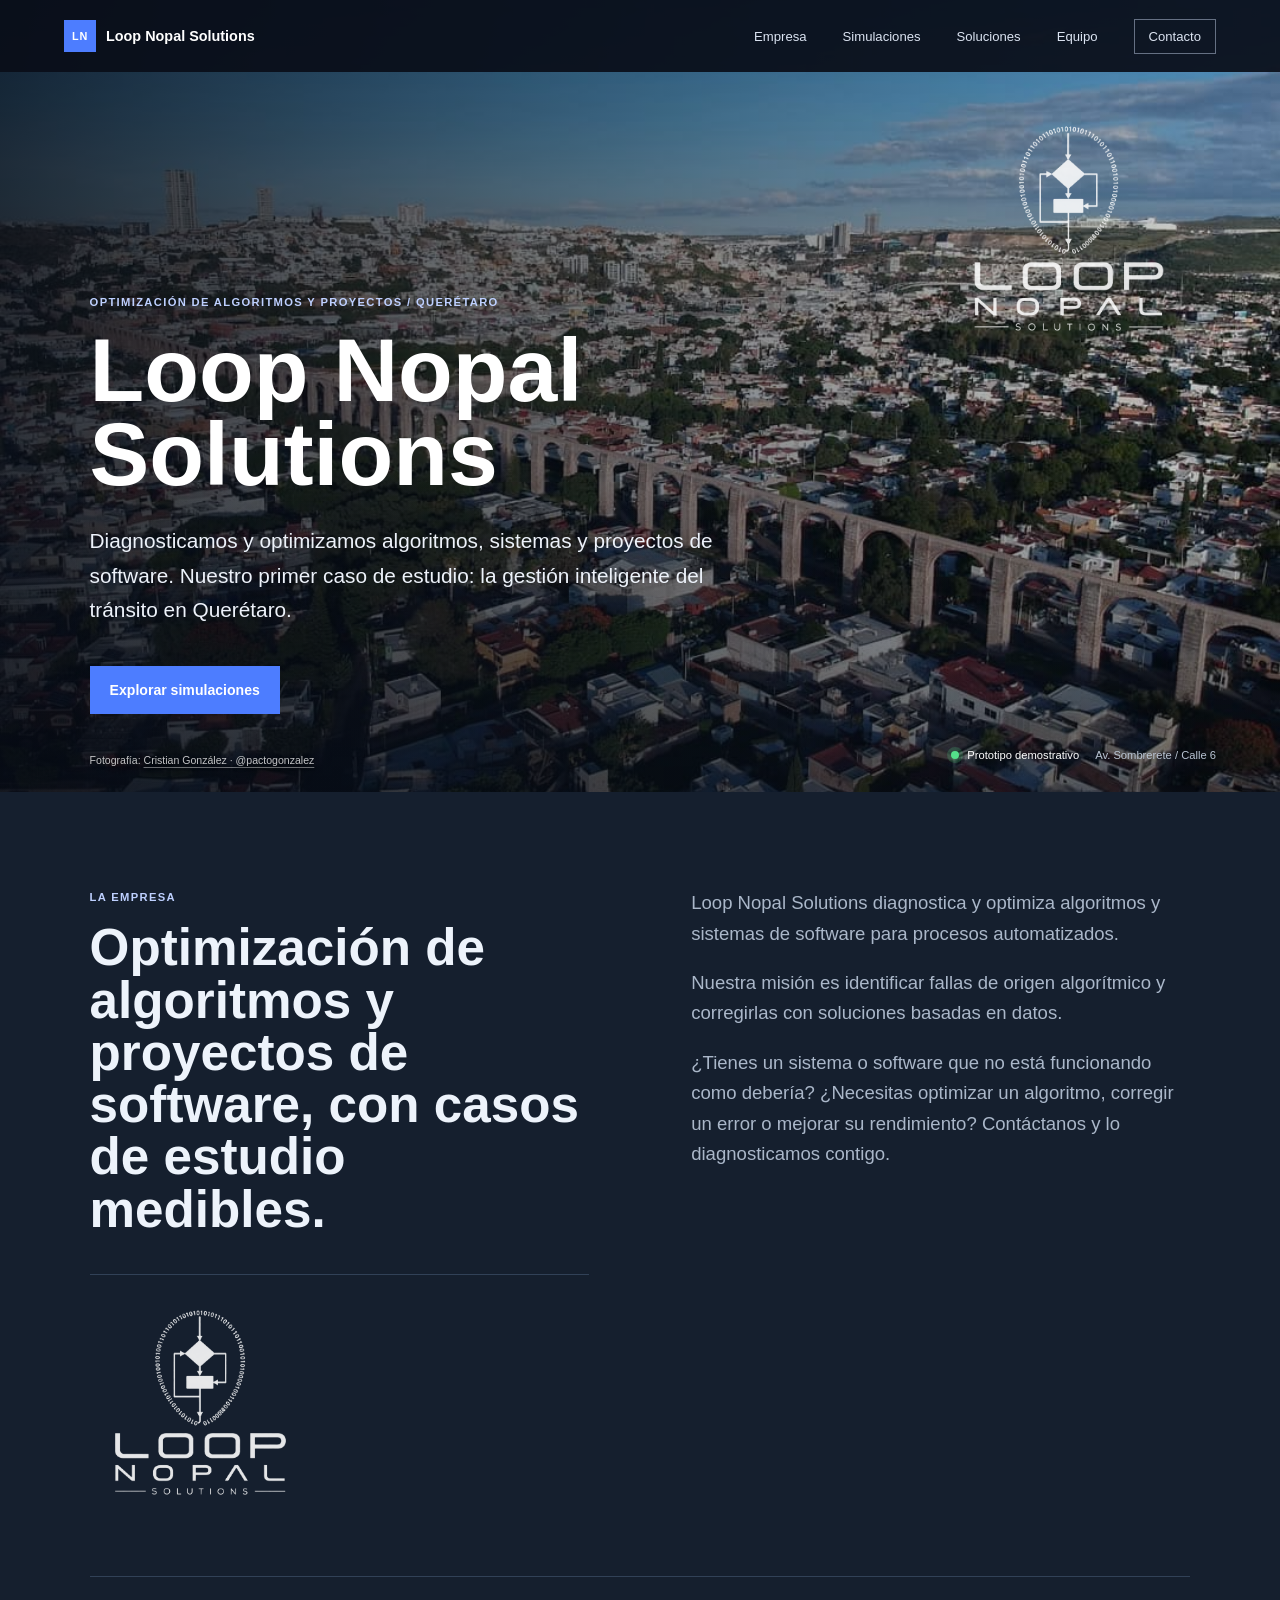
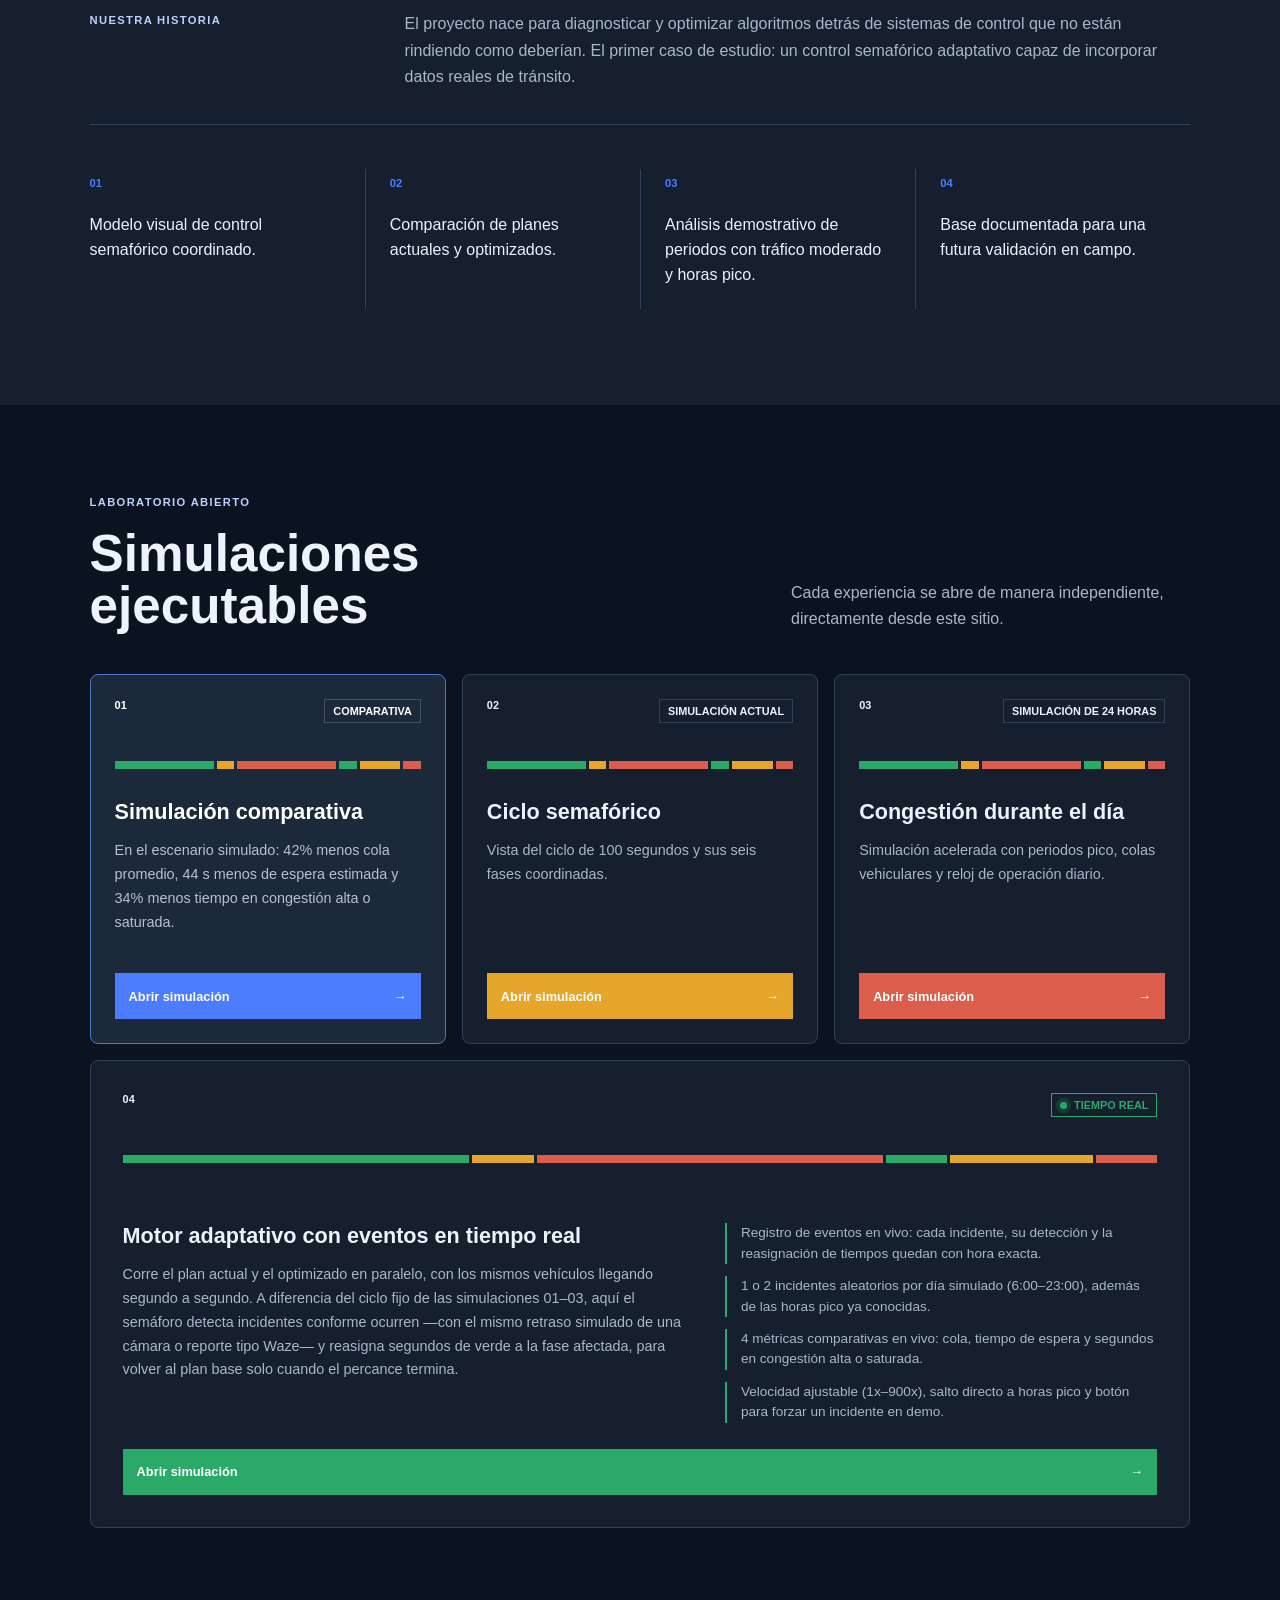
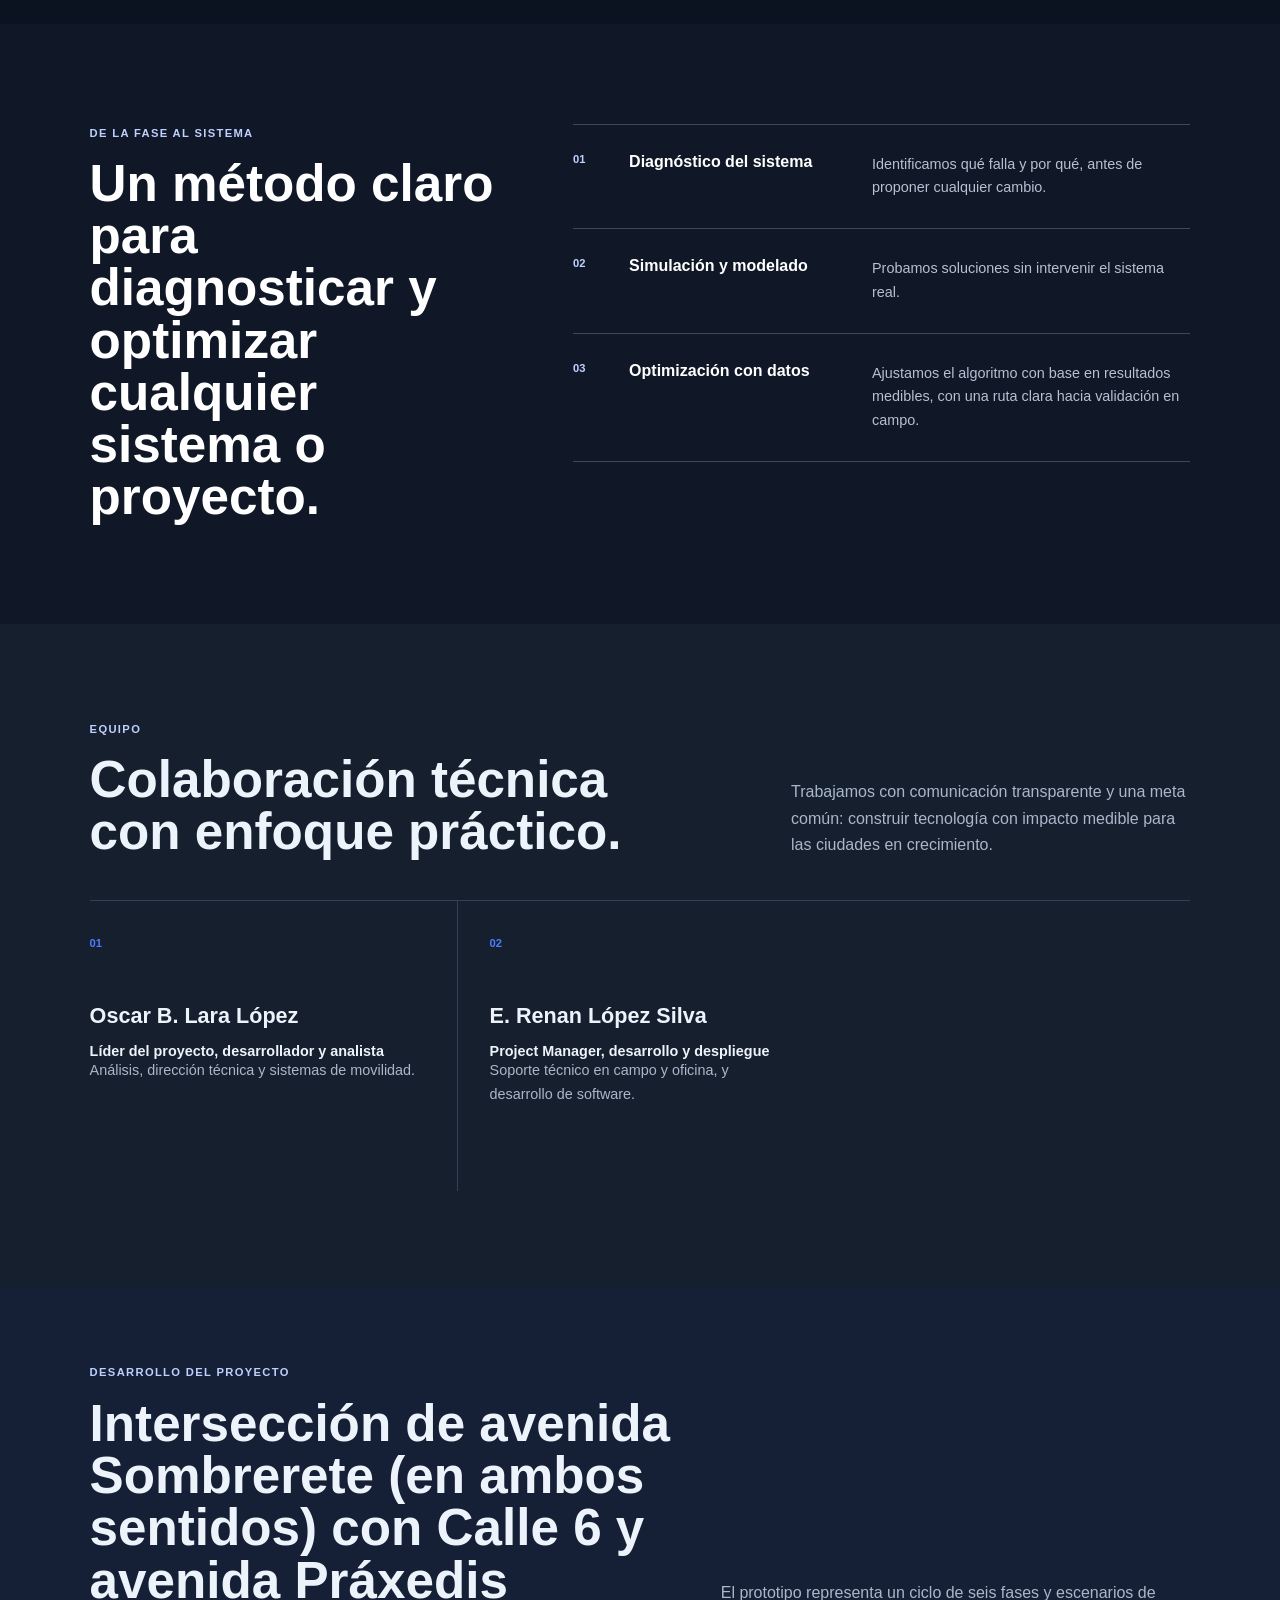
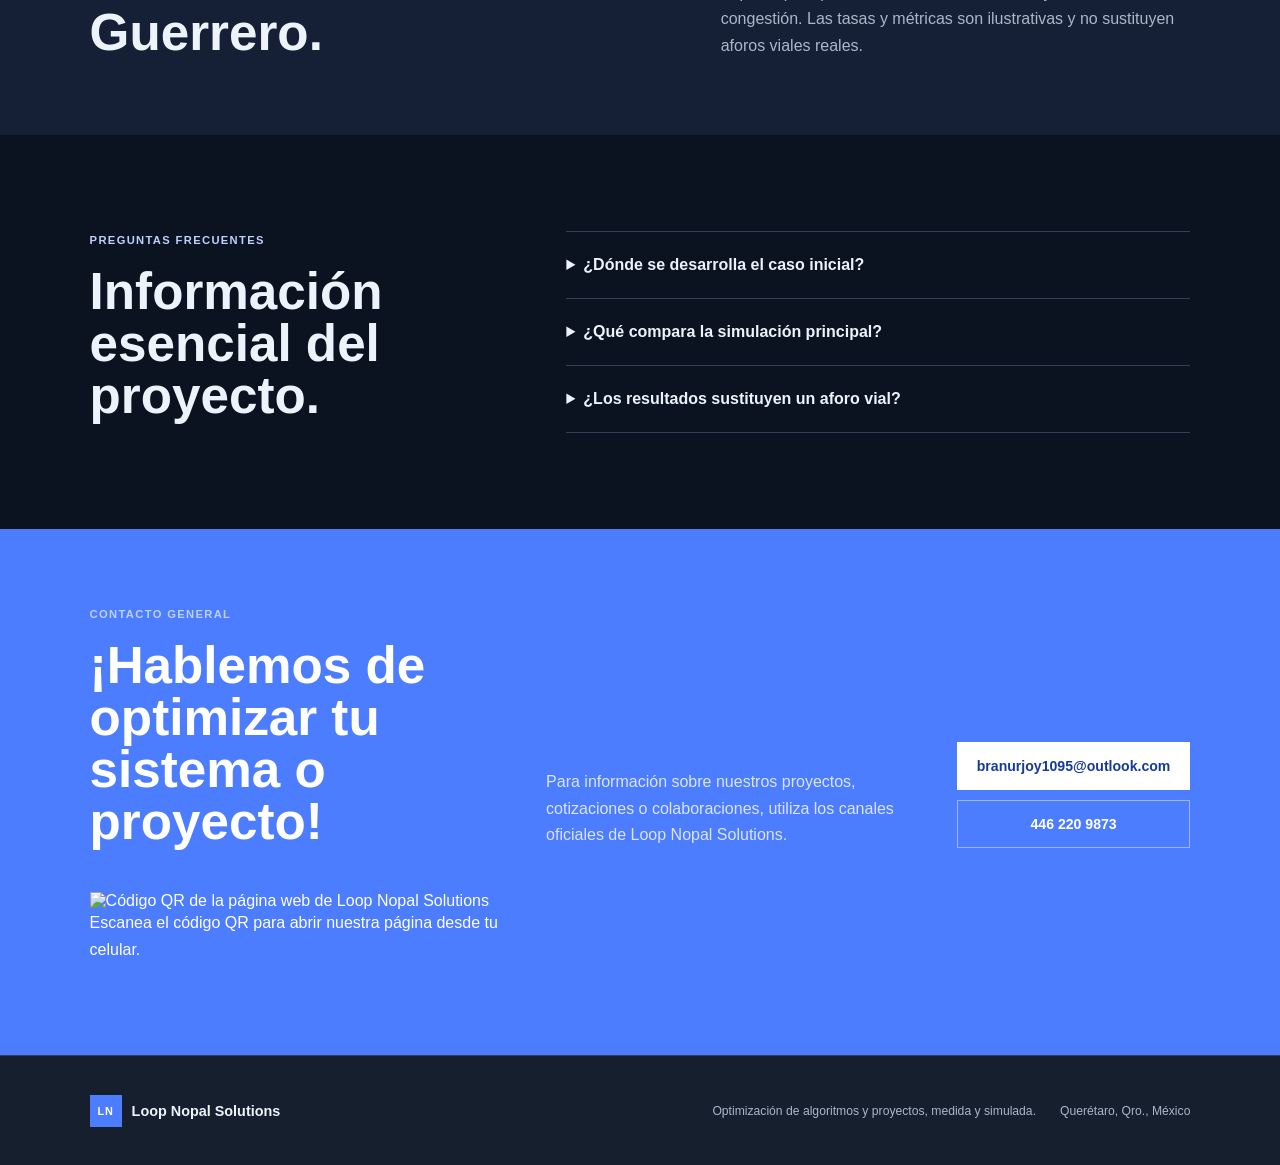
==== commit ae71ab77: "Enhance contact section with QR code Added a QR code section to the contact area for easier access t" ====
--- a/Website/Site/index.html
+++ b/Website/Site/index.html
@@ -159,14 +159,18 @@
       </div>
     </section>
  
-    <section class="contact-section" id="contacto" aria-labelledby="contact-title">
-      <div><p class="eyebrow">Contacto general</p><h2 id="contact-title">¡Hablemos de optimizar tu sistema o proyecto!</h2></div>
-      <p>Para información sobre nuestros proyectos, cotizaciones o colaboraciones, utiliza los canales oficiales de Loop Nopal Solutions.</p>
-      <div class="contact-actions">
-        <a class="button light" href="mailto:branurjoy1095@outlook.com">branurjoy1095@outlook.com</a>
-        <a class="button outline" href="tel:+524462209873">446 220 9873</a>
-      </div>
-    </section>
+   <section class="contact-section" id="contacto" aria-labelledby="contact-title">
+  <div><p class="eyebrow">Contacto general</p><h2 id="contact-title">¡Hablemos de optimizar tu sistema o proyecto!</h2></div>
+  <p>Para información sobre nuestros proyectos, cotizaciones o colaboraciones, utiliza los canales oficiales de Loop Nopal Solutions.</p>
+  <div class="contact-actions">
+    <a class="button light" href="mailto:branurjoy1095@outlook.com">branurjoy1095@outlook.com</a>
+    <a class="button outline" href="tel:+524462209873">446 220 9873</a>
+  </div>
+  <div class="contact-qr">
+    <img src="public/qr-code_loopnopalsolutions.png" alt="Código QR de la página web de Loop Nopal Solutions" width="170" height="170" loading="lazy">
+    <p>Escanea el código QR para abrir nuestra página desde tu celular.</p>
+  </div>
+</section>
   </main>
  
   <footer>
